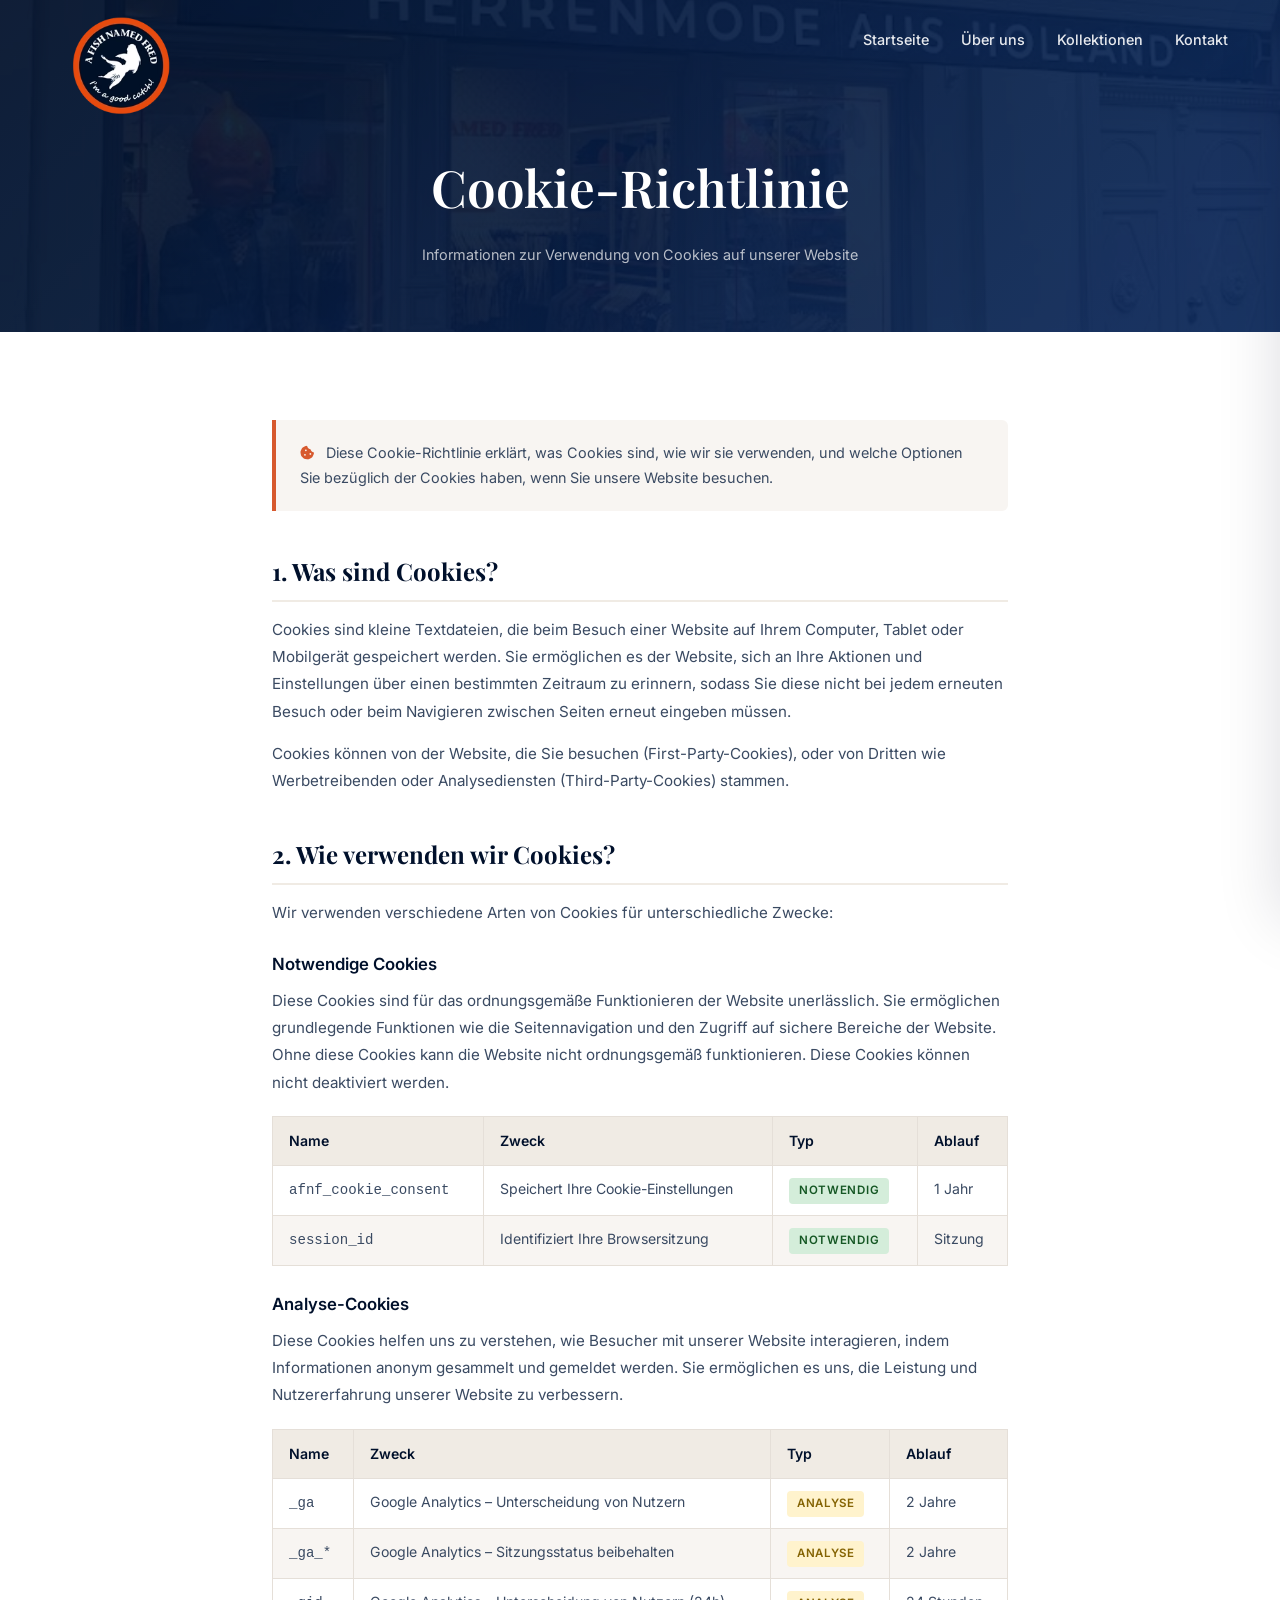
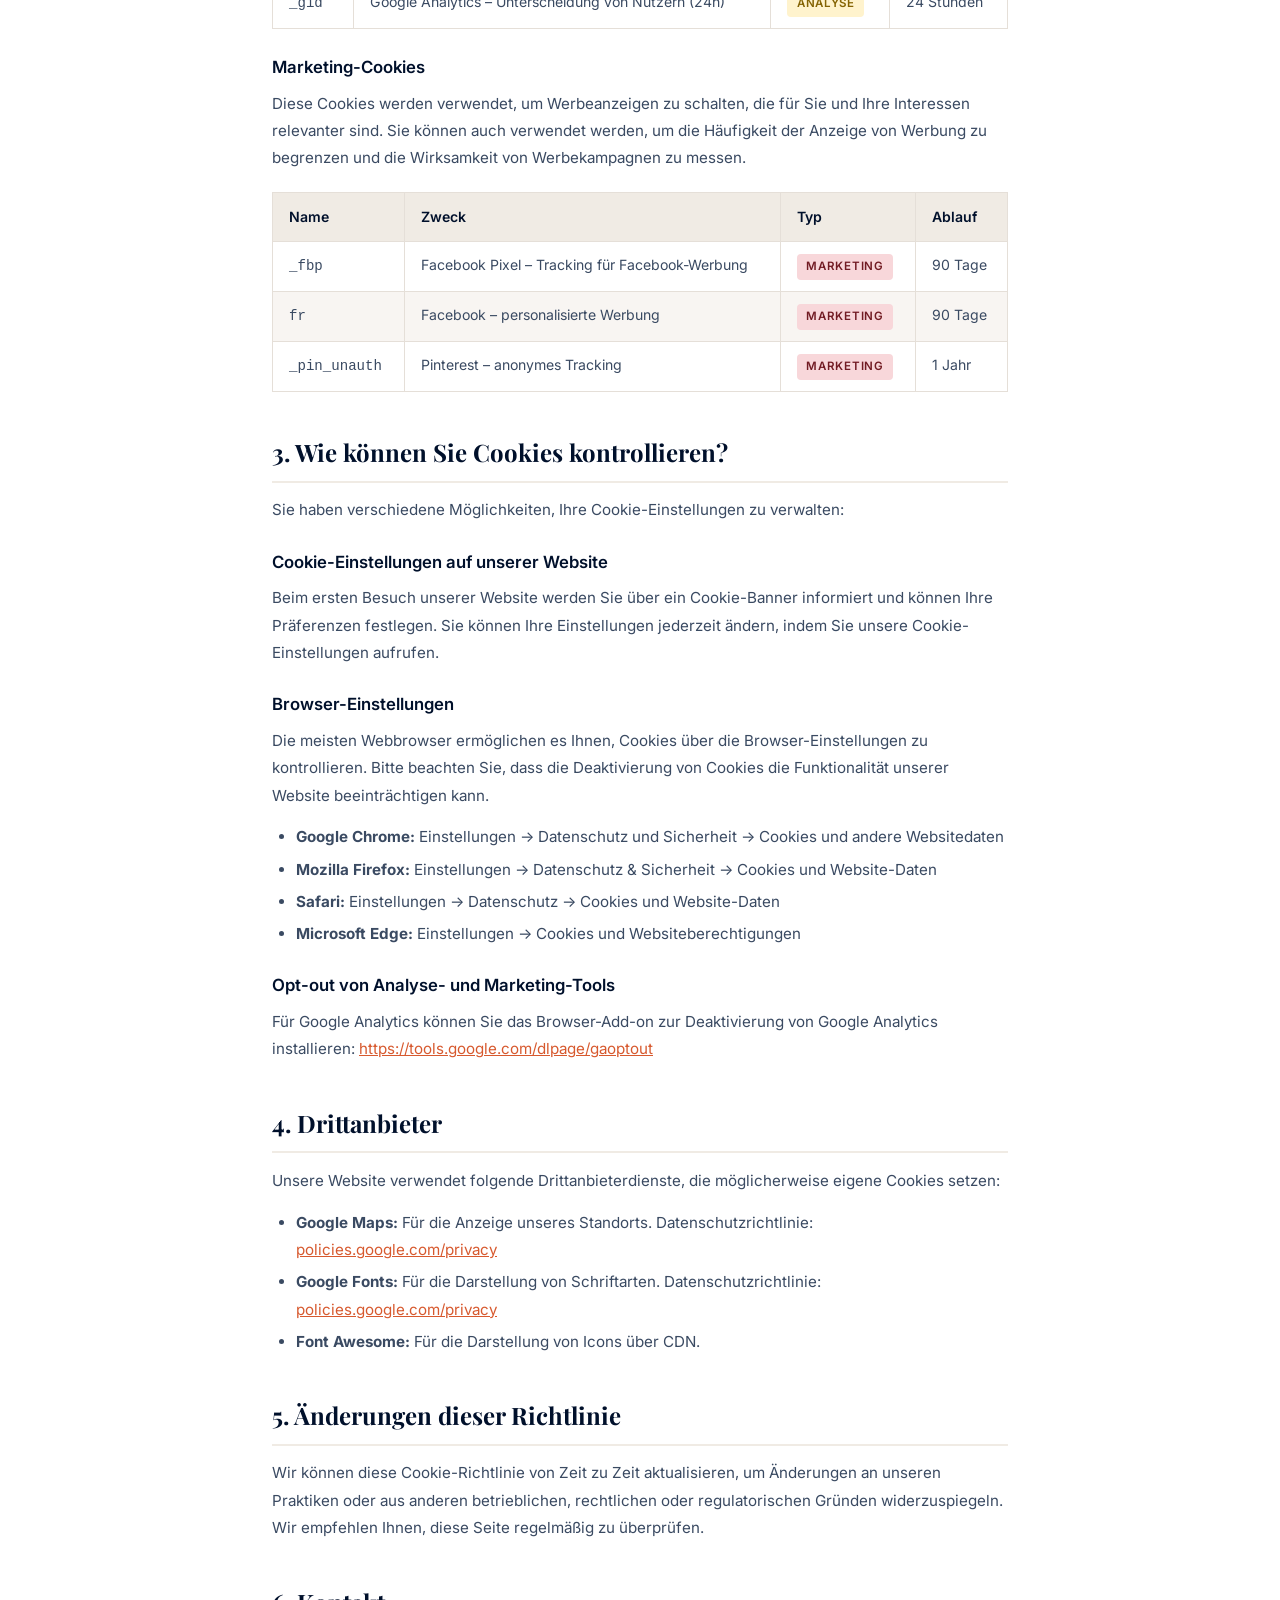
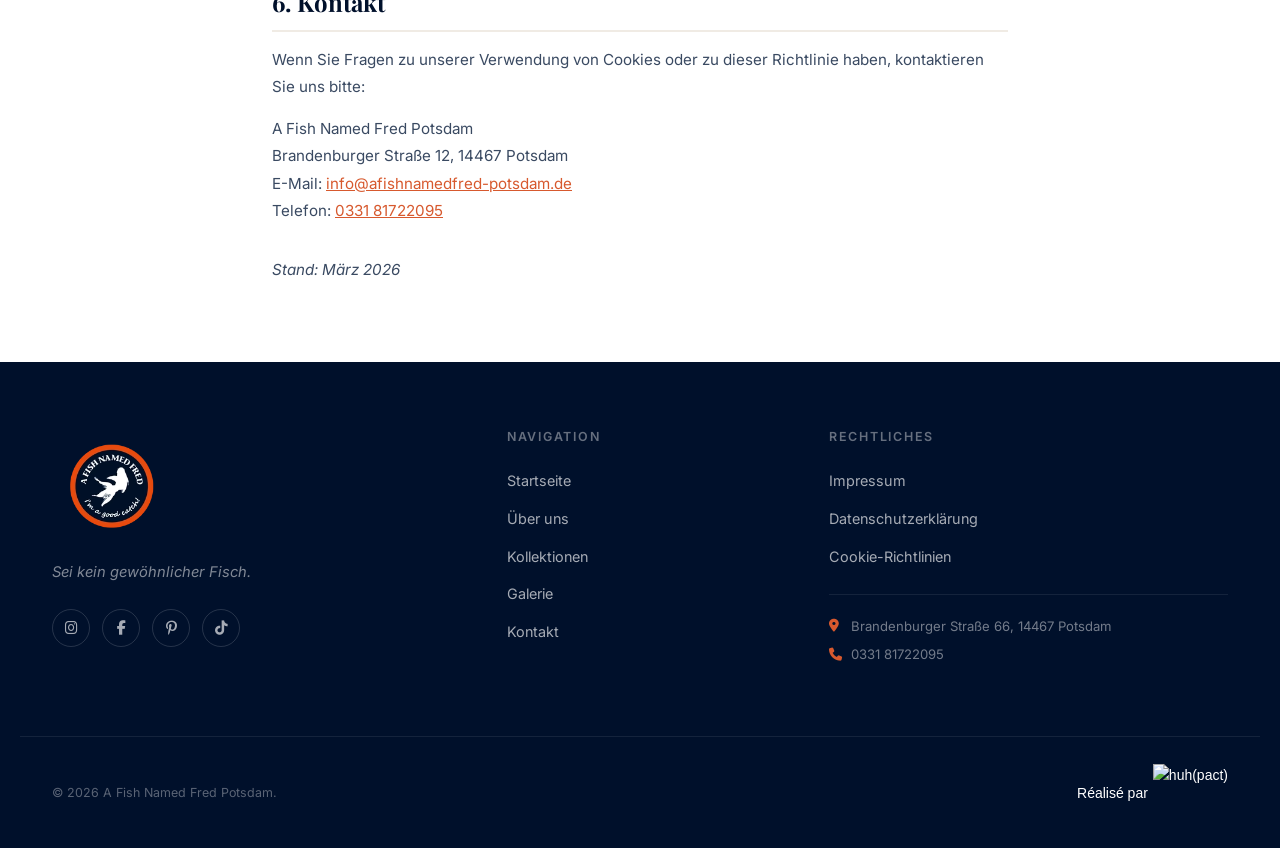
==== cookie-policy.html @ 72924ee8 "added new content" ====
<!DOCTYPE html>
<html lang="de">
<head>
  <meta charset="UTF-8" />
  <meta name="viewport" content="width=device-width, initial-scale=1.0" />
  <title>Cookie-Richtlinien – A Fish Named Fred Potsdam</title>
  <meta name="robots" content="noindex, nofollow" />
	<link rel="icon" type="image/png" href="/images/favicon-96x96.png" sizes="96x96" />
	<link rel="icon" type="image/svg+xml" href="/images/favicon.svg" />
	<link rel="shortcut icon" href="/images/favicon.ico" />
	<link rel="apple-touch-icon" sizes="180x180" href="/images/apple-touch-icon.png" />
	<meta name="apple-mobile-web-app-title" content="A fish named Fred - Potsdam" />
	<link rel="manifest" href="/images/site.webmanifest" />
  <link rel="preconnect" href="https://fonts.googleapis.com" />
  <link rel="preconnect" href="https://fonts.gstatic.com" crossorigin />
  <link href="https://fonts.googleapis.com/css2?family=Playfair+Display:ital,wght@0,400;0,600;0,700;1,400&family=Inter:wght@300;400;500;600&display=swap" rel="stylesheet" />
  <link rel="stylesheet" href="https://cdnjs.cloudflare.com/ajax/libs/font-awesome/6.5.1/css/all.min.css" />
  <link rel="stylesheet" href="/main.css" />

  <style>
    .cookie-table {
      width: 100%;
      border-collapse: collapse;
      margin: 1.25rem 0 1.5rem;
      font-size: .88rem;
    }
    .cookie-table th {
      background: var(--clr-bg-dark);
      color: var(--clr-text);
      font-weight: 600;
      text-align: left;
      padding: .75rem 1rem;
      border: 1px solid var(--clr-border);
    }
    .cookie-table td {
      padding: .7rem 1rem;
      border: 1px solid var(--clr-border);
      color: var(--clr-text-mid);
      vertical-align: top;
    }
    .cookie-table tr:nth-child(even) td { background: var(--clr-bg-alt); }

    .cookie-badge {
      display: inline-block;
      padding: .2rem .6rem;
      border-radius: 4px;
      font-size: .72rem;
      font-weight: 600;
      text-transform: uppercase;
      letter-spacing: .06em;
    }
    .cookie-badge--required  { background: #d4edda; color: #155724; }
    .cookie-badge--analytics { background: #fff3cd; color: #856404; }
    .cookie-badge--marketing { background: #f8d7da; color: #721c24; }
  </style>
</head>
<body>

  <header class="header scrolled" id="header">
    <nav class="nav container">
      <a href="index.html" class="nav__logo">
        <img src="/images/logo_color.avif" alt="A Fish Named Fred" class="nav__logo-img" />
      </a>
      <ul class="nav__list">
        <li><a href="index.html" class="nav__link">Startseite</a></li>
        <li><a href="index.html#about" class="nav__link">Über uns</a></li>
        <li><a href="index.html#collections" class="nav__link">Kollektionen</a></li>
        <li><a href="index.html#contact" class="nav__link">Kontakt</a></li>
      </ul>
      <button class="nav__burger" id="navBurger" aria-label="Menü öffnen">
        <span></span><span></span><span></span>
      </button>
    </nav>
  </header>

  <div class="sidebar" id="sidebar">
    <button class="sidebar__close" id="sidebarClose" aria-label="Menü schließen"><i class="fa-solid fa-xmark"></i></button>
    <div class="sidebar__brand">
      <span class="nav__logo-fish sidebar__fish">&#x2665;</span>
      <span class="sidebar__brand-name">A Fish Named Fred</span>
    </div>
    <ul class="sidebar__list">
      <li><a href="index.html" class="sidebar__link"><i class="fa-solid fa-house"></i><span>Startseite</span></a></li>
      <li><a href="index.html#about" class="sidebar__link"><i class="fa-solid fa-circle-info"></i><span>Über uns</span></a></li>
      <li><a href="index.html#collections" class="sidebar__link"><i class="fa-solid fa-shirt"></i><span>Kollektionen</span></a></li>
      <li><a href="index.html#contact" class="sidebar__link"><i class="fa-solid fa-location-dot"></i><span>Kontakt</span></a></li>
    </ul>
    <div class="sidebar__footer">
      <div class="sidebar__social">
        <a href="#" aria-label="Instagram"><i class="fa-brands fa-instagram"></i></a>
        <a href="#" aria-label="Facebook"><i class="fa-brands fa-facebook-f"></i></a>
      </div>
    </div>
  </div>
  <div class="sidebar__overlay" id="sidebarOverlay"></div>

  <div class="legal-header">
    <div class="container">
      <h1>Cookie-Richtlinie</h1>
      <p>Informationen zur Verwendung von Cookies auf unserer Website</p>
    </div>
  </div>

  <main>
    <div class="legal-content">

      <div class="info-box">
        <p><i class="fa-solid fa-cookie-bite" style="color:var(--clr-accent);margin-right:.5rem;"></i> Diese Cookie-Richtlinie erklärt, was Cookies sind, wie wir sie verwenden, und welche Optionen Sie bezüglich der Cookies haben, wenn Sie unsere Website besuchen.</p>
      </div>

      <h2>1. Was sind Cookies?</h2>
      <p>Cookies sind kleine Textdateien, die beim Besuch einer Website auf Ihrem Computer, Tablet oder Mobilgerät gespeichert werden. Sie ermöglichen es der Website, sich an Ihre Aktionen und Einstellungen über einen bestimmten Zeitraum zu erinnern, sodass Sie diese nicht bei jedem erneuten Besuch oder beim Navigieren zwischen Seiten erneut eingeben müssen.</p>
      <p>Cookies können von der Website, die Sie besuchen (First-Party-Cookies), oder von Dritten wie Werbetreibenden oder Analysediensten (Third-Party-Cookies) stammen.</p>

      <h2>2. Wie verwenden wir Cookies?</h2>
      <p>Wir verwenden verschiedene Arten von Cookies für unterschiedliche Zwecke:</p>

      <h3>Notwendige Cookies</h3>
      <p>Diese Cookies sind für das ordnungsgemäße Funktionieren der Website unerlässlich. Sie ermöglichen grundlegende Funktionen wie die Seitennavigation und den Zugriff auf sichere Bereiche der Website. Ohne diese Cookies kann die Website nicht ordnungsgemäß funktionieren. Diese Cookies können nicht deaktiviert werden.</p>

      <table class="cookie-table">
        <thead>
          <tr>
            <th>Name</th>
            <th>Zweck</th>
            <th>Typ</th>
            <th>Ablauf</th>
          </tr>
        </thead>
        <tbody>
          <tr>
            <td><code>afnf_cookie_consent</code></td>
            <td>Speichert Ihre Cookie-Einstellungen</td>
            <td><span class="cookie-badge cookie-badge--required">Notwendig</span></td>
            <td>1 Jahr</td>
          </tr>
          <tr>
            <td><code>session_id</code></td>
            <td>Identifiziert Ihre Browsersitzung</td>
            <td><span class="cookie-badge cookie-badge--required">Notwendig</span></td>
            <td>Sitzung</td>
          </tr>
        </tbody>
      </table>

      <h3>Analyse-Cookies</h3>
      <p>Diese Cookies helfen uns zu verstehen, wie Besucher mit unserer Website interagieren, indem Informationen anonym gesammelt und gemeldet werden. Sie ermöglichen es uns, die Leistung und Nutzererfahrung unserer Website zu verbessern.</p>

      <table class="cookie-table">
        <thead>
          <tr>
            <th>Name</th>
            <th>Zweck</th>
            <th>Typ</th>
            <th>Ablauf</th>
          </tr>
        </thead>
        <tbody>
          <tr>
            <td><code>_ga</code></td>
            <td>Google Analytics – Unterscheidung von Nutzern</td>
            <td><span class="cookie-badge cookie-badge--analytics">Analyse</span></td>
            <td>2 Jahre</td>
          </tr>
          <tr>
            <td><code>_ga_*</code></td>
            <td>Google Analytics – Sitzungsstatus beibehalten</td>
            <td><span class="cookie-badge cookie-badge--analytics">Analyse</span></td>
            <td>2 Jahre</td>
          </tr>
          <tr>
            <td><code>_gid</code></td>
            <td>Google Analytics – Unterscheidung von Nutzern (24h)</td>
            <td><span class="cookie-badge cookie-badge--analytics">Analyse</span></td>
            <td>24 Stunden</td>
          </tr>
        </tbody>
      </table>

      <h3>Marketing-Cookies</h3>
      <p>Diese Cookies werden verwendet, um Werbeanzeigen zu schalten, die für Sie und Ihre Interessen relevanter sind. Sie können auch verwendet werden, um die Häufigkeit der Anzeige von Werbung zu begrenzen und die Wirksamkeit von Werbekampagnen zu messen.</p>

      <table class="cookie-table">
        <thead>
          <tr>
            <th>Name</th>
            <th>Zweck</th>
            <th>Typ</th>
            <th>Ablauf</th>
          </tr>
        </thead>
        <tbody>
          <tr>
            <td><code>_fbp</code></td>
            <td>Facebook Pixel – Tracking für Facebook-Werbung</td>
            <td><span class="cookie-badge cookie-badge--marketing">Marketing</span></td>
            <td>90 Tage</td>
          </tr>
          <tr>
            <td><code>fr</code></td>
            <td>Facebook – personalisierte Werbung</td>
            <td><span class="cookie-badge cookie-badge--marketing">Marketing</span></td>
            <td>90 Tage</td>
          </tr>
          <tr>
            <td><code>_pin_unauth</code></td>
            <td>Pinterest – anonymes Tracking</td>
            <td><span class="cookie-badge cookie-badge--marketing">Marketing</span></td>
            <td>1 Jahr</td>
          </tr>
        </tbody>
      </table>

      <h2>3. Wie können Sie Cookies kontrollieren?</h2>
      <p>Sie haben verschiedene Möglichkeiten, Ihre Cookie-Einstellungen zu verwalten:</p>

      <h3>Cookie-Einstellungen auf unserer Website</h3>
      <p>Beim ersten Besuch unserer Website werden Sie über ein Cookie-Banner informiert und können Ihre Präferenzen festlegen. Sie können Ihre Einstellungen jederzeit ändern, indem Sie unsere Cookie-Einstellungen aufrufen.</p>

      <h3>Browser-Einstellungen</h3>
      <p>Die meisten Webbrowser ermöglichen es Ihnen, Cookies über die Browser-Einstellungen zu kontrollieren. Bitte beachten Sie, dass die Deaktivierung von Cookies die Funktionalität unserer Website beeinträchtigen kann.</p>
      <ul>
        <li><strong>Google Chrome:</strong> Einstellungen → Datenschutz und Sicherheit → Cookies und andere Websitedaten</li>
        <li><strong>Mozilla Firefox:</strong> Einstellungen → Datenschutz &amp; Sicherheit → Cookies und Website-Daten</li>
        <li><strong>Safari:</strong> Einstellungen → Datenschutz → Cookies und Website-Daten</li>
        <li><strong>Microsoft Edge:</strong> Einstellungen → Cookies und Websiteberechtigungen</li>
      </ul>

      <h3>Opt-out von Analyse- und Marketing-Tools</h3>
      <p>Für Google Analytics können Sie das Browser-Add-on zur Deaktivierung von Google Analytics installieren: <a href="https://tools.google.com/dlpage/gaoptout" target="_blank" rel="noopener noreferrer">https://tools.google.com/dlpage/gaoptout</a></p>

      <h2>4. Drittanbieter</h2>
      <p>Unsere Website verwendet folgende Drittanbieterdienste, die möglicherweise eigene Cookies setzen:</p>
      <ul>
        <li><strong>Google Maps:</strong> Für die Anzeige unseres Standorts. Datenschutzrichtlinie: <a href="https://policies.google.com/privacy" target="_blank" rel="noopener noreferrer">policies.google.com/privacy</a></li>
        <li><strong>Google Fonts:</strong> Für die Darstellung von Schriftarten. Datenschutzrichtlinie: <a href="https://policies.google.com/privacy" target="_blank" rel="noopener noreferrer">policies.google.com/privacy</a></li>
        <li><strong>Font Awesome:</strong> Für die Darstellung von Icons über CDN.</li>
      </ul>

      <h2>5. Änderungen dieser Richtlinie</h2>
      <p>Wir können diese Cookie-Richtlinie von Zeit zu Zeit aktualisieren, um Änderungen an unseren Praktiken oder aus anderen betrieblichen, rechtlichen oder regulatorischen Gründen widerzuspiegeln. Wir empfehlen Ihnen, diese Seite regelmäßig zu überprüfen.</p>

      <h2>6. Kontakt</h2>
      <p>Wenn Sie Fragen zu unserer Verwendung von Cookies oder zu dieser Richtlinie haben, kontaktieren Sie uns bitte:</p>
      <p>
        A Fish Named Fred Potsdam<br />
        Brandenburger Straße 12, 14467 Potsdam<br />
        E-Mail: <a href="mailto:info@afishnamedfred-potsdam.de">info@afishnamedfred-potsdam.de</a><br />
        Telefon: <a href="tel:033181722095">0331 81722095</a>
      </p>

      <p style="margin-top:2rem;"><em>Stand: März 2026</em></p>

    </div>
  </main>

  <footer class="footer">
    <div class="footer__top container">
      <div class="footer__brand">
        <a href="index.html" class="footer__logo">
          <img src="/images/logo_color.avif" alt="A Fish Named Fred" class="footer__logo-img" />
        </a>
        <p class="footer__slogan">Sei kein gewöhnlicher Fisch.</p>
        <div class="footer__social">
          <a href="#" aria-label="Instagram"><i class="fa-brands fa-instagram"></i></a>
          <a href="#" aria-label="Facebook"><i class="fa-brands fa-facebook-f"></i></a>
          <a href="#" aria-label="Pinterest"><i class="fa-brands fa-pinterest-p"></i></a>
          <a href="#" aria-label="TikTok"><i class="fa-brands fa-tiktok"></i></a>
        </div>
      </div>

      <div class="footer__nav">
        <h4 class="footer__heading">Navigation</h4>
        <ul>
          <li><a href="#home">Startseite</a></li>
          <li><a href="#about">Über uns</a></li>
          <li><a href="#collections">Kollektionen</a></li>
          <li><a href="#gallery">Galerie</a></li>
          <li><a href="#contact">Kontakt</a></li>
        </ul>
      </div>

      <div class="footer__legal">
        <h4 class="footer__heading">Rechtliches</h4>
        <ul>
          <li><a href="/imprint.html">Impressum</a></li>
          <li><a href="/privacy.html">Datenschutzerklärung</a></li>
          <li><a href="/cookie-policy.html">Cookie-Richtlinien</a></li>
        </ul>
        <div class="footer__address">
          <p><i class="fa-solid fa-location-dot"></i> Brandenburger Straße 66, 14467 Potsdam</p>
          <p><i class="fa-solid fa-phone"></i>0331 81722095</p>
        </div>
      </div>
    </div>

    <div class="footer__bottom container">
      <p>&copy; 2026 A Fish Named Fred Potsdam.</p>
			 <p class="credit">Réalisé par
                    <a href="https://huhpact.dev?utm_source=afishnamedfred&utm_medium=webbrowser&utm_campaign=afishnamedfred">
                        <img class="img__credit" src="https://huhpact.dev/images/G89WG6majMo4HT1WtrS4AfxE7BZj2yWS.png" alt="huh(pact)">
                    </a>
                </p>
     
    </div>
  </footer>

  <button class="back-to-top" id="backToTop" aria-label="Nach oben scrollen">
    <i class="fa-solid fa-arrow-up"></i>
  </button>


  <script type="module" src="main.js"></script>
</body>
</html>
---- main.css ----
:root {
  --clr-white:      #ffffff;
  --clr-bg:         #ffffff;
  --clr-bg-alt:     #f8f5f2;
  --clr-bg-dark:    #f0ebe4;
  --clr-text:       #00102b;
  --clr-text-mid:   #3a4a62;
  --clr-text-light: #7a8899;
  --clr-btn:        #c4b6a4;
  --clr-btn-hover:  #b0a290;
  --clr-accent:     #D7592E;
  --clr-accent-dk:  #b8451f;
  --clr-border:     #e5dfd8;

  --font-heading: 'Playfair Display', Georgia, serif;
  --font-body:    'Inter', system-ui, sans-serif;

  --shadow-sm:  0 2px 8px rgba(0,16,43,.06);
  --shadow-md:  0 8px 28px rgba(0,16,43,.10);
  --shadow-lg:  0 20px 60px rgba(0,16,43,.14);

  --radius-sm:  6px;
  --radius-md:  12px;
  --radius-lg:  20px;

  --transition: .3s cubic-bezier(.4,0,.2,1);
  --transition-slow: .6s cubic-bezier(.4,0,.2,1);

  --header-h: 80px;
  --container: 1240px;
  --space-xs:  .5rem;
  --space-sm:  1rem;
  --space-md:  2rem;
  --space-lg:  4rem;
  --space-xl:  7rem;
}

*, *::before, *::after { box-sizing: border-box; margin: 0; padding: 0; }

html {
  scroll-behavior: smooth;
  font-size: 16px;
}

::selection {
	background: var(--clr-accent);
	color: var(--clr-white);
}

body {
  font-family: var(--font-body);
  color: var(--clr-text);
  background: var(--clr-bg);
  line-height: 1.7;
  overflow-x: hidden;
  -webkit-font-smoothing: antialiased;
}

img { display: block; max-width: 100%; height: auto; }
a   { text-decoration: none; color: inherit; }
ul  { list-style: none; }
button { cursor: pointer; border: none; background: none; font-family: var(--font-body); }

.container {
  max-width: var(--container);
  margin: 0 auto;
  padding: 0 var(--space-md);
}

.section { padding: var(--space-xl) 0; }
.section--alt { background: var(--clr-bg-alt); }

.section__header {
  text-align: center;
  margin-bottom: var(--space-lg);
}

.section__label {
  display: inline-block;
  font-size: .75rem;
  font-weight: 600;
  letter-spacing: .18em;
  text-transform: uppercase;
  color: var(--clr-accent);
  margin-bottom: var(--space-xs);
}

.section__title {
  font-family: var(--font-heading);
  font-size: clamp(2rem, 4vw, 3rem);
  font-weight: 600;
  color: var(--clr-text);
  line-height: 1.2;
}

.section__line {
  width: 56px;
  height: 3px;
  background: var(--clr-accent);
  margin: 1rem auto 0;
  border-radius: 2px;
}

.section__desc {
  max-width: 580px;
  margin: 1.25rem auto 0;
  color: var(--clr-text-mid);
  font-size: 1.05rem;
}

.btn {
  display: inline-flex;
  align-items: center;
  gap: .5rem;
  padding: .85rem 2rem;
  border-radius: var(--radius-sm);
  font-size: .9rem;
  font-weight: 600;
  letter-spacing: .04em;
  transition: var(--transition);
  white-space: nowrap;
}

.btn--primary {
  background: var(--clr-btn);
  color: var(--clr-text);
  box-shadow: var(--shadow-sm);
}
.btn--primary:hover {
  background: var(--clr-btn-hover);
  box-shadow: var(--shadow-md);
  transform: translateY(-2px);
}

.btn--outline-white {
  border: 2px solid rgba(255,255,255,.8);
  color: var(--clr-white);
  backdrop-filter: blur(4px);
}
.btn--outline-white:hover {
  background: rgba(255,255,255,.15);
  border-color: var(--clr-white);
  transform: translateY(-2px);
}

.btn--white-sm {
  background: var(--clr-white);
  color: var(--clr-text);
  padding: .6rem 1.4rem;
  font-size: .82rem;
  border-radius: var(--radius-sm);
  box-shadow: var(--shadow-md);
}
.btn--white-sm:hover {
  background: var(--clr-bg-alt);
  transform: translateY(-2px);
}

.btn--cookie-accept {
  background: var(--clr-accent);
  color: var(--clr-white);
  padding: .65rem 1.5rem;
  border-radius: var(--radius-sm);
  font-size: .88rem;
}
.btn--cookie-accept:hover { background: var(--clr-accent-dk); }

.btn--cookie-settings {
  border: 1.5px solid var(--clr-border);
  color: var(--clr-text-mid);
  padding: .65rem 1.5rem;
  border-radius: var(--radius-sm);
  font-size: .88rem;
}
.btn--cookie-settings:hover { border-color: var(--clr-accent); color: var(--clr-accent); }

.mt-1 { margin-top: var(--space-md); }

.reveal {
  opacity: 0;
  transform: translateY(40px);
  transition: opacity .7s ease, transform .7s ease;
}
.reveal.reveal--left  { transform: translateX(-40px); }
.reveal.reveal--right { transform: translateX(40px); }
.reveal.is-visible {
  opacity: 1;
  transform: translate(0, 0);
}

.header {
  position: fixed;
  top: 0; left: 0; right: 0;
  z-index: 100;
  height: var(--header-h);
  transition: background var(--transition), box-shadow var(--transition);
}
.header.scrolled {
  background: var(--clr-white);
  box-shadow: var(--shadow-sm);
}

.nav {
  display: flex;
  align-items: center;
  justify-content: space-between;
  height: 100%;
}

.nav__logo {
  display: flex;
  align-items: center;
  transition: opacity var(--transition);
}
.nav__logo:hover { opacity: .8; }

.nav__logo-img {
  height: 139px;
	transform: translateY(25px);
  width: auto;
  object-fit: contain;
  transition: height .3s ease;
  border-radius: 4px;
}
.header.scrolled .nav__logo-img {
  height: 110px;
}

.nav__list {
  display: flex;
  align-items: center;
  gap: 2rem;
}

.nav__link {
  font-size: .9rem;
  font-weight: 500;
  color: rgba(255,255,255,.9);
  position: relative;
  padding-bottom: .2rem;
  transition: color var(--transition);
}
.header.scrolled .nav__link { color: var(--clr-text-mid); }

.nav__link::after {
  content: '';
  position: absolute;
  bottom: -2px; left: 0;
  width: 0; height: 2px;
  background: var(--clr-accent);
  border-radius: 2px;
  transition: width var(--transition);
}
.nav__link:hover::after,
.nav__link.active::after { width: 100%; }

.nav__link:hover { color: var(--clr-white); }
.header.scrolled .nav__link:hover { color: var(--clr-accent); }

.nav__burger {
  display: none;
  flex-direction: column;
  gap: 5px;
  padding: 4px;
}
.nav__burger span {
  display: block;
  width: 24px; height: 2px;
  background: var(--clr-white);
  border-radius: 2px;
  transition: var(--transition);
}
.header.scrolled .nav__burger span { background: var(--clr-text); }

.sidebar {
  position: fixed;
  top: 0; right: 0;
  width: min(320px, 85vw);
  height: 100%;
  background: var(--clr-white);
  z-index: 200;
  transform: translateX(100%);
  transition: transform var(--transition-slow);
  display: flex;
  flex-direction: column;
  padding: 2rem 1.75rem;
  box-shadow: var(--shadow-lg);
}
.sidebar.is-open { transform: translateX(0); }

.sidebar__overlay {
  position: fixed;
  inset: 0;
  background: rgba(0,16,43,.45);
  z-index: 190;
  opacity: 0;
  pointer-events: none;
  transition: opacity var(--transition-slow);
}
.sidebar__overlay.is-active { opacity: 1; pointer-events: auto; }

.sidebar__close {
  align-self: flex-end;
  font-size: 1.4rem;
  color: var(--clr-text-mid);
  padding: .25rem;
  margin-bottom: 1.5rem;
  transition: color var(--transition);
}
.sidebar__close:hover { color: var(--clr-accent); }

.sidebar__brand {
  display: flex;
  align-items: center;
  gap: .6rem;
  margin-bottom: 2rem;
  padding-bottom: 1.5rem;
  border-bottom: 1px solid var(--clr-border);
}
.sidebar__fish { font-size: 1.4rem; color: var(--clr-accent); }
.sidebar__brand-name {
  font-family: var(--font-heading);
  font-size: 1.05rem;
  font-weight: 600;
  color: var(--clr-text);
}

.sidebar__list { flex: 1; }
.sidebar__list li { border-bottom: 1px solid var(--clr-border); }

.sidebar__link {
  display: flex;
  align-items: center;
  gap: .85rem;
  padding: .9rem 0;
  font-size: .95rem;
  font-weight: 500;
  color: var(--clr-text-mid);
  transition: color var(--transition);
}
.sidebar__link i { width: 18px; color: var(--clr-accent); font-size: .9rem; }
.sidebar__link:hover { color: var(--clr-accent); }

.sidebar__footer {
  margin-top: 2rem;
  padding-top: 1.5rem;
  border-top: 1px solid var(--clr-border);
}

.sidebar__social {
  display: flex;
  gap: 1rem;
  margin-bottom: .75rem;
}
.sidebar__social a {
  width: 36px; height: 36px;
  display: flex; align-items: center; justify-content: center;
  border-radius: 50%;
  border: 1.5px solid var(--clr-border);
  color: var(--clr-text-mid);
  font-size: .9rem;
  transition: var(--transition);
}
.sidebar__social a:hover { border-color: var(--clr-accent); color: var(--clr-accent); }

.sidebar__copy { font-size: .75rem; color: var(--clr-text-light); }

.hero {
  position: relative;
  height: 100vh;
  min-height: 640px;
  display: flex;
  align-items: center;
  overflow: hidden;
}

.hero__carousel {
  position: absolute;
  inset: 0;
}

.hero__slide {
  position: absolute;
  inset: 0;
  background-size: cover;
  background-position: center 20%;
  opacity: 0;
  transform: scale(1.05);
  transition: opacity 1.4s ease, transform 10s ease;
}
.hero__slide.active {
  opacity: 1;
  transform: scale(1);
}

.hero__overlay {
	position: absolute;
	inset: 0;
	background: rgba(0, 0, 0, 0.6);
}

.hero__ghost {
  position: absolute;
  right: -2vw;
  top: 50%;
  transform: translateY(-50%);
  z-index: 1;
  font-family: var(--font-heading);
  font-size: clamp(14rem, 22vw, 28rem);
  font-weight: 700;
  line-height: 1;
  color: rgba(255,255,255,.04);
  letter-spacing: -.02em;
  pointer-events: none;
  user-select: none;
  white-space: nowrap;
}

.hero__side-label {
  position: absolute;
  right: 2.5rem;
  top: 50%;
  transform: translateY(-50%) rotate(90deg);
  transform-origin: center center;
  z-index: 3;
  display: flex;
  align-items: center;
  gap: 1rem;
  color: rgba(255,255,255,.35);
  font-size: .68rem;
  font-weight: 500;
  letter-spacing: .18em;
  text-transform: uppercase;
  white-space: nowrap;
  opacity: 0;
  animation: fadeIn 1s 1.2s forwards;
}
.hero__side-dot {
  display: inline-block;
  width: 4px; height: 4px;
  border-radius: 50%;
  background: var(--clr-accent);
  flex-shrink: 0;
}

.hero__content {
  position: relative;
  z-index: 2;
  color: var(--clr-white);
  max-width: 760px;
  padding-top: 4rem;
}

.hero__eyebrow {
  display: flex;
  align-items: center;
  gap: 1rem;
  margin-bottom: 1.5rem;
  opacity: 0;
  animation: fadeUp .7s .3s forwards;
}
.hero__eyebrow-line {
  display: block;
  width: 48px; height: 1.5px;
  background: var(--clr-accent);
  flex-shrink: 0;
}
.hero__eyebrow-text {
  font-size: .72rem;
  font-weight: 600;
  letter-spacing: .22em;
  text-transform: uppercase;
  color: var(--clr-btn);
}

.hero__title {
  font-family: var(--font-heading);
  font-size: clamp(3.4rem, 7.5vw, 7rem);
  font-weight: 700;
  line-height: 1.03;
  margin-bottom: 1.6rem;
  opacity: 0;
  animation: fadeUp .8s .5s forwards;
}
.hero__title em {
  font-style: italic;
  font-weight: 400;
  color: rgba(255,255,255,.88);
}

.hero__subtitle {
  display: flex;
  align-items: center;
  gap: .75rem;
  font-size: 1rem;
  font-weight: 300;
  color: rgba(255,255,255,.65);
  letter-spacing: .06em;
  text-transform: uppercase;
  margin-bottom: 2.8rem;
  opacity: 0;
  animation: fadeUp .8s .68s forwards;
}
.hero__subtitle::before {
  content: '';
  display: inline-block;
  width: 6px; height: 6px;
  border-radius: 50%;
  background: var(--clr-accent);
  flex-shrink: 0;
}

.hero__buttons {
  display: flex;
  flex-wrap: wrap;
  gap: 1rem;
  opacity: 0;
  animation: fadeUp .8s .86s forwards;
}

.btn--ghost-accent {
  background: var(--clr-accent);
  color: var(--clr-white);
  border: 2px solid var(--clr-accent);
}
.btn--ghost-accent:hover {
  background: transparent;
  color: var(--clr-white);
  transform: translateY(-2px);
}

.hero__bottom-bar {
  position: absolute;
  bottom: 0; left: 0; right: 0;
  z-index: 3;
  display: flex;
  align-items: center;
  justify-content: space-between;
  padding: 1.1rem 3rem;
  background: rgba(0,16,43,.55);
  backdrop-filter: blur(10px);
  border-top: 1px solid rgba(255,255,255,.08);
}

.hero__bottom-info {
  display: flex;
  align-items: center;
  gap: .65rem;
  font-size: .78rem;
  color: rgba(255,255,255,.6);
  letter-spacing: .04em;
}
.hero__bottom-info i { color: var(--clr-accent); font-size: .8rem; }
.hero__bottom-sep { opacity: .4; margin: 0 .15rem; }

.hero__counter {
  display: flex;
  align-items: center;
  gap: .85rem;
}
.hero__counter-current {
  font-family: var(--font-heading);
  font-size: 1.25rem;
  font-weight: 600;
  color: var(--clr-white);
  line-height: 1;
  min-width: 1.8rem;
}
.hero__counter-track {
  width: 80px; height: 1.5px;
  background: rgba(255,255,255,.2);
  border-radius: 2px;
  overflow: hidden;
}
.hero__counter-fill {
  height: 100%;
  background: var(--clr-accent);
  border-radius: 2px;
  transition: width .6s ease;
  width: 25%;
}
.hero__counter-total {
  font-size: .72rem;
  color: rgba(255,255,255,.4);
  font-weight: 500;
}

.hero__scroll-indicator {
  position: absolute;
  bottom: 5.5rem;
  left: 3rem;
  z-index: 2;
  width: 1.5px;
  height: 56px;
  overflow: hidden;
  background: rgba(255,255,255,.15);
  border-radius: 2px;
}
.hero__scroll-line {
  position: absolute;
  top: -100%;
  left: 0;
  width: 100%; height: 50%;
  background: var(--clr-accent);
  animation: scrollLine 2.2s ease-in-out infinite;
}

.hero__dots { display: none; }

@keyframes fadeUp {
  from { opacity: 0; transform: translateY(28px); }
  to   { opacity: 1; transform: translateY(0); }
}
@keyframes fadeIn {
  from { opacity: 0; }
  to   { opacity: 1; }
}
@keyframes scrollLine {
  0%   { top: -100%; }
  50%  { top: 0%; }
  100% { top: 100%; }
}

@media (max-width: 992px) {
  .hero__side-label { display: none; }
  .hero__ghost { font-size: clamp(10rem, 30vw, 18rem); opacity: .03; right: -4vw; }
  .hero__bottom-bar { padding: .9rem 1.5rem; }
  .hero__scroll-indicator { left: 1.5rem; }
}
@media (max-width: 768px) {
  .hero__ghost { display: none; }
  .hero__bottom-info .hero__bottom-sep,
  .hero__bottom-info i:last-of-type,
  .hero__bottom-info span:last-child { display: none; }
  .hero__bottom-bar { padding: .8rem 1.25rem; }
  .hero__content { padding-top: 2rem; }
  .hero__scroll-indicator { display: none; }
}
@media (max-width: 480px) {
  .hero__bottom-bar { flex-direction: column; gap: .6rem; align-items: flex-start; }
  .hero__title { font-size: clamp(2.8rem, 12vw, 4rem); }
}

.about__grid {
  display: grid;
  grid-template-columns: 1fr 1fr;
  gap: 5rem;
  align-items: center;
  margin-bottom: var(--space-xl);
}

.about__lead {
  font-family: var(--font-heading);
  font-size: 1.45rem;
  font-style: italic;
  color: var(--clr-accent);
  margin-bottom: 1.25rem;
}

.about__text p {
  color: var(--clr-text-mid);
  margin-bottom: 1rem;
  line-height: 1.8;
}

.about__images {
  position: relative;
  min-height: 480px;
}

.about__img-main {
  position: relative;
  width: 75%;
  margin-left: auto;
  border-radius: var(--radius-lg);
  overflow: hidden;
  box-shadow: var(--shadow-lg);
  aspect-ratio: 3/4;
}
.about__img-main img {
  width: 100%; height: 100%;
  object-fit: cover;
  transition: transform .7s ease;
}
.about__img-main:hover img { transform: scale(1.04); }

.about__img-accent {
  position: absolute;
  bottom: -2rem;
  left: 0;
  width: 50%;
  border-radius: var(--radius-md);
  overflow: hidden;
  box-shadow: var(--shadow-lg);
  aspect-ratio: 4/5;
  border: 5px solid var(--clr-white);
}
.about__img-accent img {
  width: 100%; height: 100%;
  object-fit: cover;
  transition: transform .7s ease;
}
.about__img-accent:hover img { transform: scale(1.04); }

.about__badge {
  position: absolute;
  bottom: 1rem;
  right: -1.5rem;
  background: var(--clr-accent);
  color: var(--clr-white);
  padding: .8rem 1rem;
  border-radius: var(--radius-md);
  text-align: center;
  box-shadow: var(--shadow-md);
  min-width: 80px;
}
.about__badge-year { display: block; font-size: .7rem; letter-spacing: .1em; text-transform: uppercase; opacity: .85; }
.about__badge-num  { display: block; font-family: var(--font-heading); font-size: 1.8rem; font-weight: 700; line-height: 1.1; }
.about__badge-text { display: block; font-size: .68rem; opacity: .85; }

.about__values {
  display: grid;
  grid-template-columns: repeat(4, 1fr);
  gap: 1.5rem;
}

.about__value {
  background: var(--clr-bg-alt);
  padding: 2rem 1.5rem;
  border-radius: var(--radius-md);
  text-align: center;
  border: 1px solid var(--clr-border);
  transition: var(--transition);
}
.about__value:hover {
  transform: translateY(-6px);
  box-shadow: var(--shadow-md);
  border-color: var(--clr-btn);
}

.about__value-icon {
  width: 52px; height: 52px;
  background: linear-gradient(135deg, var(--clr-accent), #e8733f);
  border-radius: 50%;
  display: flex; align-items: center; justify-content: center;
  margin: 0 auto 1rem;
  font-size: 1.2rem;
  color: var(--clr-white);
  transition: transform var(--transition);
}
.about__value:hover .about__value-icon { transform: scale(1.1) rotate(-5deg); }

.about__value h3 {
  font-family: var(--font-heading);
  font-size: 1.05rem;
  margin-bottom: .5rem;
  color: var(--clr-text);
}
.about__value p { font-size: .88rem; color: var(--clr-text-mid); line-height: 1.6; }

.collections__swiper {
  width: 100%;
  padding: 1rem 2rem 3.5rem !important;
  cursor: grab;
}
.collections__swiper:active { cursor: grabbing; }

.collection__card {
  background: var(--clr-white);
  border-radius: var(--radius-md);
  overflow: hidden;
  box-shadow: var(--shadow-sm);
  transition: box-shadow var(--transition), transform var(--transition);
  user-select: none;
  width: 320px !important;
}
.collection__card:hover {
  box-shadow: var(--shadow-md);
  transform: translateY(-6px);
}

.collection__img-wrap {
  position: relative;
  aspect-ratio: 3/4;
  overflow: hidden;
}
.collection__img-wrap img {
  width: 100%; height: 100%;
  object-fit: cover;
  transition: transform .6s ease;
}
.collection__card:hover .collection__img-wrap img { transform: scale(1.06); }

.collection__img-overlay {
  position: absolute;
  inset: 0;
  background: rgba(0,16,43,.5);
  display: flex;
  align-items: center;
  justify-content: center;
  opacity: 0;
  transition: opacity var(--transition);
}
.collection__card:hover .collection__img-overlay { opacity: 1; }

.collection__info { padding: 1.4rem 1.5rem 1.6rem; }

.collection__tag {
  display: inline-block;
  font-size: .7rem;
  font-weight: 600;
  letter-spacing: .12em;
  text-transform: uppercase;
  color: var(--clr-accent);
  margin-bottom: .5rem;
}

.collection__title {
  font-family: var(--font-heading);
  font-size: 1.2rem;
  font-weight: 600;
  color: var(--clr-text);
  margin-bottom: .5rem;
}

.collection__desc { font-size: .86rem; color: var(--clr-text-mid); line-height: 1.65; }

.collections__next,
.collections__prev {
  color: var(--clr-text) !important;
  background: var(--clr-white);
  width: 44px !important; height: 44px !important;
  border-radius: 50% !important;
  box-shadow: var(--shadow-md) !important;
  transition: var(--transition) !important;
}
.collections__next::after,
.collections__prev::after { font-size: .85rem !important; font-weight: 700 !important; }
.collections__next:hover, .collections__prev:hover {
  background: var(--clr-accent) !important;
  color: var(--clr-white) !important;
}

.collections__pagination .swiper-pagination-bullet {
  background: var(--clr-btn) !important;
  opacity: .5 !important;
}
.collections__pagination .swiper-pagination-bullet-active {
  background: var(--clr-accent) !important;
  opacity: 1 !important;
  transform: scale(1.3);
}

.collections__hint {
  display: flex;
  align-items: center;
  justify-content: center;
  gap: .5rem;
  margin-top: .5rem;
  font-size: .8rem;
  color: var(--clr-text-light);
}
.collections__hint i { color: var(--clr-accent); }

.gallery__grid {
  display: grid;
  grid-template-columns: repeat(4, 1fr);
  grid-template-rows: 260px 260px;
  gap: 1rem;
}

.gallery__item {
  position: relative;
  border-radius: var(--radius-md);
  overflow: hidden;
  cursor: pointer;
}
.gallery__item img {
  width: 100%; height: 100%;
  object-fit: cover;
  transition: transform .6s ease;
}
.gallery__item:hover img { transform: scale(1.08); }

.gallery__item--lg { grid-column: span 2; grid-row: span 2; }
.gallery__item--md { grid-column: span 2; }

.gallery__overlay {
  position: absolute;
  inset: 0;
  background: rgba(0,16,43,.45);
  display: flex;
  align-items: center;
  justify-content: center;
  font-size: 1.5rem;
  color: var(--clr-white);
  opacity: 0;
  transition: opacity var(--transition);
}
.gallery__item:hover .gallery__overlay { opacity: 1; }

.lightbox {
  position: fixed;
  inset: 0;
  z-index: 1000;
  background: rgba(0,16,43,.96);
  display: flex;
  align-items: center;
  justify-content: center;
  opacity: 0;
  pointer-events: none;
  transition: opacity var(--transition);
}
.lightbox.is-open { opacity: 1; pointer-events: auto; }

.lightbox__content {
  max-width: 90vw;
  max-height: 85vh;
}
.lightbox__content img {
  max-width: 90vw;
  max-height: 85vh;
  object-fit: contain;
  border-radius: var(--radius-sm);
}

.lightbox__close,
.lightbox__prev,
.lightbox__next {
  position: absolute;
  color: var(--clr-white);
  font-size: 1.4rem;
  width: 48px; height: 48px;
  border-radius: 50%;
  display: flex; align-items: center; justify-content: center;
  transition: var(--transition);
  background: rgba(255,255,255,.12);
}
.lightbox__close { top: 1.5rem; right: 1.5rem; font-size: 1.5rem; }
.lightbox__prev  { left: 2rem; }
.lightbox__next  { right: 2rem; }
.lightbox__close:hover, .lightbox__prev:hover, .lightbox__next:hover {
  background: rgba(255,255,255,.25);
  transform: scale(1.1);
}

.lightbox__counter {
  position: absolute;
  bottom: 1.5rem;
  left: 50%;
  transform: translateX(-50%);
  color: rgba(255,255,255,.6);
  font-size: .82rem;
}

.contact__grid {
  display: grid;
  grid-template-columns: 1fr 1.4fr;
  gap: 3rem;
  align-items: start;
}

.contact__card {
  display: flex;
  align-items: flex-start;
  gap: 1.1rem;
  padding: 1.3rem;
  background: var(--clr-white);
  border-radius: var(--radius-md);
  border: 1px solid var(--clr-border);
  margin-bottom: 1rem;
  transition: var(--transition);
}
.contact__card:hover {
  box-shadow: var(--shadow-sm);
  border-color: var(--clr-btn);
}

.contact__icon {
  width: 42px; height: 42px; flex-shrink: 0;
  background: linear-gradient(135deg, var(--clr-accent), #e8733f);
  border-radius: 50%;
  display: flex; align-items: center; justify-content: center;
  color: var(--clr-white);
  font-size: .95rem;
}

.contact__detail h4 {
  font-size: .78rem;
  font-weight: 600;
  letter-spacing: .1em;
  text-transform: uppercase;
  color: var(--clr-text-light);
  margin-bottom: .3rem;
}
.contact__detail p { font-size: .95rem; color: var(--clr-text-mid); line-height: 1.7; }

.contact__link {
  color: var(--clr-text);
  font-size: .95rem;
  font-weight: 500;
  transition: color var(--transition);
}
.contact__link:hover { color: var(--clr-accent); }

.contact__hours {
  border-collapse: collapse;
  font-size: .88rem;
}
.contact__hours td { padding: .2rem 1.2rem .2rem 0; color: var(--clr-text-mid); }
.contact__hours .closed { color: var(--clr-text-light); font-style: italic; }

.contact__social-row {
  display: flex;
  align-items: center;
  gap: 1rem;
  padding: 1rem 0 .5rem;
  font-size: .88rem;
  color: var(--clr-text-mid);
}
.contact__social-links { display: flex; gap: .6rem; }
.contact__social-links a {
  width: 36px; height: 36px;
  display: flex; align-items: center; justify-content: center;
  border-radius: 50%;
  border: 1.5px solid var(--clr-border);
  color: var(--clr-text-mid);
  font-size: .9rem;
  transition: var(--transition);
}
.contact__social-links a:hover { border-color: var(--clr-accent); color: var(--clr-accent); }

.contact__map {
  border-radius: var(--radius-lg);
  overflow: hidden;
  box-shadow: var(--shadow-md);
  border: 1px solid var(--clr-border);
  height: 480px;
}

.footer {
  background: var(--clr-text);
  color: rgba(255,255,255,.75);
}

.footer__top {
  display: grid;
  grid-template-columns: 1.5fr 1fr 1.5fr;
  gap: 3.5rem;
  padding-top: var(--space-lg);
  padding-bottom: var(--space-lg);
  border-bottom: 1px solid rgba(255,255,255,.08);
}

.footer__logo {
  display: flex;
  align-items: center;
  gap: .6rem;
  font-family: var(--font-heading);
  font-size: 1.1rem;
  font-weight: 600;
  color: var(--clr-white);
  margin-bottom: .85rem;
  transition: opacity var(--transition);
}
.footer__logo:hover { opacity: .8; }

.footer__logo-img {
  height: 120px;
  width: auto;
  object-fit: contain;
  border-radius: 4px;
}

.sidebar__logo-img {
  height: 44px;
  width: auto;
  object-fit: contain;
  border-radius: 4px;
}

.footer__slogan {
  font-style: italic;
  color: rgba(255,255,255,.5);
  margin-bottom: 1.5rem;
  font-size: .92rem;
}

.footer__social {
  display: flex;
  gap: .75rem;
}
.footer__social a {
  width: 38px; height: 38px;
  display: flex; align-items: center; justify-content: center;
  border-radius: 50%;
  border: 1.5px solid rgba(255,255,255,.15);
  color: rgba(255,255,255,.65);
  font-size: .9rem;
  transition: var(--transition);
}
.footer__social a:hover {
  border-color: var(--clr-accent);
  color: var(--clr-white);
  background: var(--clr-accent);
}

.credit {
    font-family: sans-serif;
    font-size: 14px;
    color: white;
    display: flex;
    align-items: center;
    justify-content: center;
    margin-top: 0.2rem;
}

.credit a {
    display: flex;
    align-items: center;
}

.img__credit {
    height: 60px;
    margin-left: 5px;
    transition: 0.3s ease-in-out;
}

.img__credit:hover {
    transform: scale(1.1);
}

.footer__heading {
  font-size: .78rem;
  font-weight: 600;
  letter-spacing: .14em;
  text-transform: uppercase;
  color: rgba(255,255,255,.4);
  margin-bottom: 1.25rem;
}

.footer__nav ul li,
.footer__legal ul li { margin-bottom: .65rem; }

.footer__nav ul a,
.footer__legal ul a {
  font-size: .9rem;
  color: rgba(255,255,255,.65);
  transition: color var(--transition);
}
.footer__nav ul a:hover,
.footer__legal ul a:hover { color: var(--clr-white); }

.footer__address {
  margin-top: 1.5rem;
  padding-top: 1.25rem;
  border-top: 1px solid rgba(255,255,255,.08);
}
.footer__address p {
  font-size: .82rem;
  color: rgba(255,255,255,.45);
  display: flex;
  align-items: center;
  gap: .5rem;
  margin-bottom: .4rem;
}
.footer__address i { color: var(--clr-accent); width: 14px; }

.footer__bottom {
  display: flex;
  justify-content: space-between;
  align-items: center;
  flex-wrap: wrap;
  gap: .5rem;
  padding-top: 1.5rem;
  padding-bottom: 1.5rem;
  font-size: .78rem;
  color: rgba(255,255,255,.35);
}

.back-to-top {
  position: fixed;
  bottom: 2rem;
  right: 2rem;
  z-index: 90;
  width: 46px; height: 46px;
  background: var(--clr-accent);
  color: var(--clr-white);
  border-radius: 50%;
  display: flex; align-items: center; justify-content: center;
  font-size: 1rem;
  box-shadow: var(--shadow-md);
  opacity: 0;
  pointer-events: none;
  transform: translateY(12px);
  transition: opacity var(--transition), transform var(--transition);
}
.back-to-top.is-visible {
  opacity: 1;
  pointer-events: auto;
  transform: translateY(0);
}
.back-to-top:hover {
  background: var(--clr-accent-dk);
  transform: translateY(-3px);
  box-shadow: var(--shadow-lg);
}

.cookie-banner {
  position: fixed;
  bottom: 2rem;
  right: 2rem;
  z-index: 300;
  max-width: 420px;
  background: var(--clr-white);
  border: 1px solid var(--clr-border);
  border-radius: var(--radius-lg);
  box-shadow: var(--shadow-lg);
  padding: 1.5rem;
  opacity: 0;
  pointer-events: none;
  transform: translateY(20px);
  transition: opacity .5s ease, transform .5s ease;
}
.cookie-banner.is-visible {
  opacity: 1;
  pointer-events: auto;
  transform: translateY(0);
}

.cookie-banner__inner { display: flex; flex-direction: column; gap: 1rem; }

.cookie-banner__text {
  display: flex;
  gap: .9rem;
  align-items: flex-start;
  font-size: .88rem;
}
.cookie-banner__text > i {
  font-size: 1.6rem;
  color: var(--clr-accent);
  flex-shrink: 0;
  margin-top: .1rem;
}
.cookie-banner__text strong {
  display: block;
  font-size: .92rem;
  margin-bottom: .25rem;
  color: var(--clr-text);
}
.cookie-banner__text p { color: var(--clr-text-mid); line-height: 1.5; margin: 0; }
.cookie-banner__text a { color: var(--clr-accent); text-decoration: underline; }

.cookie-banner__actions {
  display: flex;
  gap: .75rem;
  justify-content: flex-end;
}

.cookie-modal__overlay {
  position: fixed;
  inset: 0;
  background: rgba(0,16,43,.55);
  z-index: 400;
  opacity: 0;
  pointer-events: none;
  transition: opacity var(--transition);
}
.cookie-modal__overlay.is-active { opacity: 1; pointer-events: auto; }

.cookie-modal {
  position: fixed;
  top: 50%;
  left: 50%;
  transform: translate(-50%, -40%);
  z-index: 500;
  background: var(--clr-white);
  border-radius: var(--radius-lg);
  box-shadow: var(--shadow-lg);
  padding: 2.5rem;
  width: min(520px, 92vw);
  opacity: 0;
  pointer-events: none;
  transition: opacity .4s ease, transform .4s ease;
}
.cookie-modal.is-open {
  opacity: 1;
  pointer-events: auto;
  transform: translate(-50%, -50%);
}

.cookie-modal__close {
  position: absolute;
  top: 1.2rem; right: 1.2rem;
  font-size: 1.2rem;
  color: var(--clr-text-mid);
  padding: .3rem;
  transition: color var(--transition);
}
.cookie-modal__close:hover { color: var(--clr-accent); }

.cookie-modal h3 {
  font-family: var(--font-heading);
  font-size: 1.4rem;
  margin-bottom: .5rem;
  color: var(--clr-text);
}
.cookie-modal > p {
  font-size: .88rem;
  color: var(--clr-text-mid);
  margin-bottom: 1.75rem;
}

.cookie-modal__options { display: flex; flex-direction: column; gap: .85rem; margin-bottom: 1.75rem; }

.cookie-option {
  display: flex;
  align-items: center;
  justify-content: space-between;
  gap: 1rem;
  padding: 1rem 1.1rem;
  background: var(--clr-bg-alt);
  border-radius: var(--radius-sm);
  border: 1px solid var(--clr-border);
}
.cookie-option__info h4 {
  font-size: .88rem;
  font-weight: 600;
  color: var(--clr-text);
  margin-bottom: .2rem;
}
.cookie-option__info p { font-size: .8rem; color: var(--clr-text-mid); }

.toggle {
  position: relative;
  display: inline-block;
  width: 44px; height: 24px;
  flex-shrink: 0;
  cursor: pointer;
}
.toggle input { opacity: 0; width: 0; height: 0; }
.toggle__slider {
  position: absolute;
  inset: 0;
  background: var(--clr-border);
  border-radius: 24px;
  transition: var(--transition);
}
.toggle__slider::before {
  content: '';
  position: absolute;
  height: 18px; width: 18px;
  left: 3px; bottom: 3px;
  background: var(--clr-white);
  border-radius: 50%;
  transition: var(--transition);
  box-shadow: 0 1px 4px rgba(0,0,0,.2);
}
.toggle input:checked + .toggle__slider { background: var(--clr-accent); }
.toggle input:checked + .toggle__slider::before { transform: translateX(20px); }
.toggle--disabled { cursor: not-allowed; opacity: .6; }

.cookie-modal__footer {
  display: flex;
  gap: .75rem;
  justify-content: flex-end;
  padding-top: 1rem;
  border-top: 1px solid var(--clr-border);
}

.legal-page { padding-top: calc(var(--header-h) + var(--space-lg)); padding-bottom: var(--space-xl); }

.legal-header {
  background: linear-gradient(135deg, var(--clr-text) 0%, #0d2b5e 100%);
  color: var(--clr-white);
  padding: calc(var(--header-h) + 4rem) 0 4rem;
  text-align: center;
  position: relative;
  overflow: hidden;
}
.legal-header::before {
  content: '';
  position: absolute;
  inset: 0;
  background: url('/images/2.png') center/cover;
  opacity: .08;
}
.legal-header .container { position: relative; }
.legal-header h1 {
  font-family: var(--font-heading);
  font-size: clamp(2rem, 5vw, 3.2rem);
  font-weight: 600;
  margin-bottom: .75rem;
}
.legal-header p { color: rgba(255,255,255,.7); font-size: .9rem; }

.legal-content {
  max-width: 800px;
  margin: 0 auto;
  padding: var(--space-lg) var(--space-md);
}
.legal-content h2 {
  font-family: var(--font-heading);
  font-size: 1.5rem;
  color: var(--clr-text);
  margin: 2.5rem 0 .85rem;
  padding-bottom: .5rem;
  border-bottom: 2px solid var(--clr-bg-dark);
}
.legal-content h3 {
  font-size: 1.05rem;
  font-weight: 600;
  color: var(--clr-text);
  margin: 1.5rem 0 .5rem;
}
.legal-content p {
  color: var(--clr-text-mid);
  margin-bottom: .9rem;
  line-height: 1.8;
  font-size: .95rem;
}
.legal-content a { color: var(--clr-accent); text-decoration: underline; }
.legal-content a:hover { color: var(--clr-accent-dk); }
.legal-content ul {
  list-style: disc;
  padding-left: 1.5rem;
  margin-bottom: .9rem;
}
.legal-content ul li {
  color: var(--clr-text-mid);
  font-size: .95rem;
  line-height: 1.8;
  margin-bottom: .3rem;
}
.legal-content .info-box {
  background: var(--clr-bg-alt);
  border-left: 4px solid var(--clr-accent);
  padding: 1.25rem 1.5rem;
  border-radius: 0 var(--radius-sm) var(--radius-sm) 0;
  margin: 1.5rem 0;
}
.legal-content .info-box p { margin: 0; font-size: .9rem; }


@media (max-width: 1200px) {
  .about__values { grid-template-columns: repeat(2, 1fr); }
}

@media (max-width: 992px) {
  :root { --space-xl: 5rem; }

  .about__grid { grid-template-columns: 1fr; gap: 3rem; }
  .about__images { min-height: 360px; }
  .about__img-accent { display: none; }
  .about__img-main { width: 100%; }

  .contact__grid { grid-template-columns: 1fr; }
  .contact__map { height: 320px; }

  .footer__top { grid-template-columns: 1fr 1fr; gap: 2.5rem; }
  .footer__brand { grid-column: 1 / -1; }

  .gallery__grid { grid-template-columns: repeat(3, 1fr); grid-template-rows: auto; }
  .gallery__item--lg { grid-column: span 1; grid-row: span 1; }
  .gallery__item--md { grid-column: span 1; }
}

@media (max-width: 768px) {
  :root { --header-h: 64px; --space-xl: 4rem; }

  .nav__list { display: none; }
  .nav__burger { display: flex; }

  .hero__dots { display: none; }

  .about__values { grid-template-columns: 1fr 1fr; }

  .collections__swiper { padding: 1rem 1rem 3.5rem !important; }

  .gallery__grid {
    grid-template-columns: 1fr 1fr;
    grid-template-rows: auto;
  }
  .gallery__item--lg { grid-column: span 2; grid-row: span 1; }
  .gallery__item--md { grid-column: span 1; }

  .footer__top { grid-template-columns: 1fr; gap: 2rem; }

  .cookie-banner {
    left: 1rem; right: 1rem;
    bottom: 0;
    max-width: 100%;
    border-radius: var(--radius-lg) var(--radius-lg) 0 0;
    border-bottom: none;
    transform: translateY(100%);
  }
  .cookie-banner.is-visible { transform: translateY(0); }

  .back-to-top { bottom: 1.25rem; right: 1.25rem; }

  .footer__bottom { flex-direction: column; text-align: center; }

  .lightbox__prev { left: .75rem; }
  .lightbox__next { right: .75rem; }
}

@media (max-width: 480px) {
  .about__values { grid-template-columns: 1fr; }
  .hero__buttons { flex-direction: column; align-items: flex-start; }
  .hero__buttons .btn { width: 100%; justify-content: center; }
  .gallery__grid { grid-template-columns: 1fr; }
  .gallery__item--lg,
  .gallery__item--md { grid-column: span 1; }
}
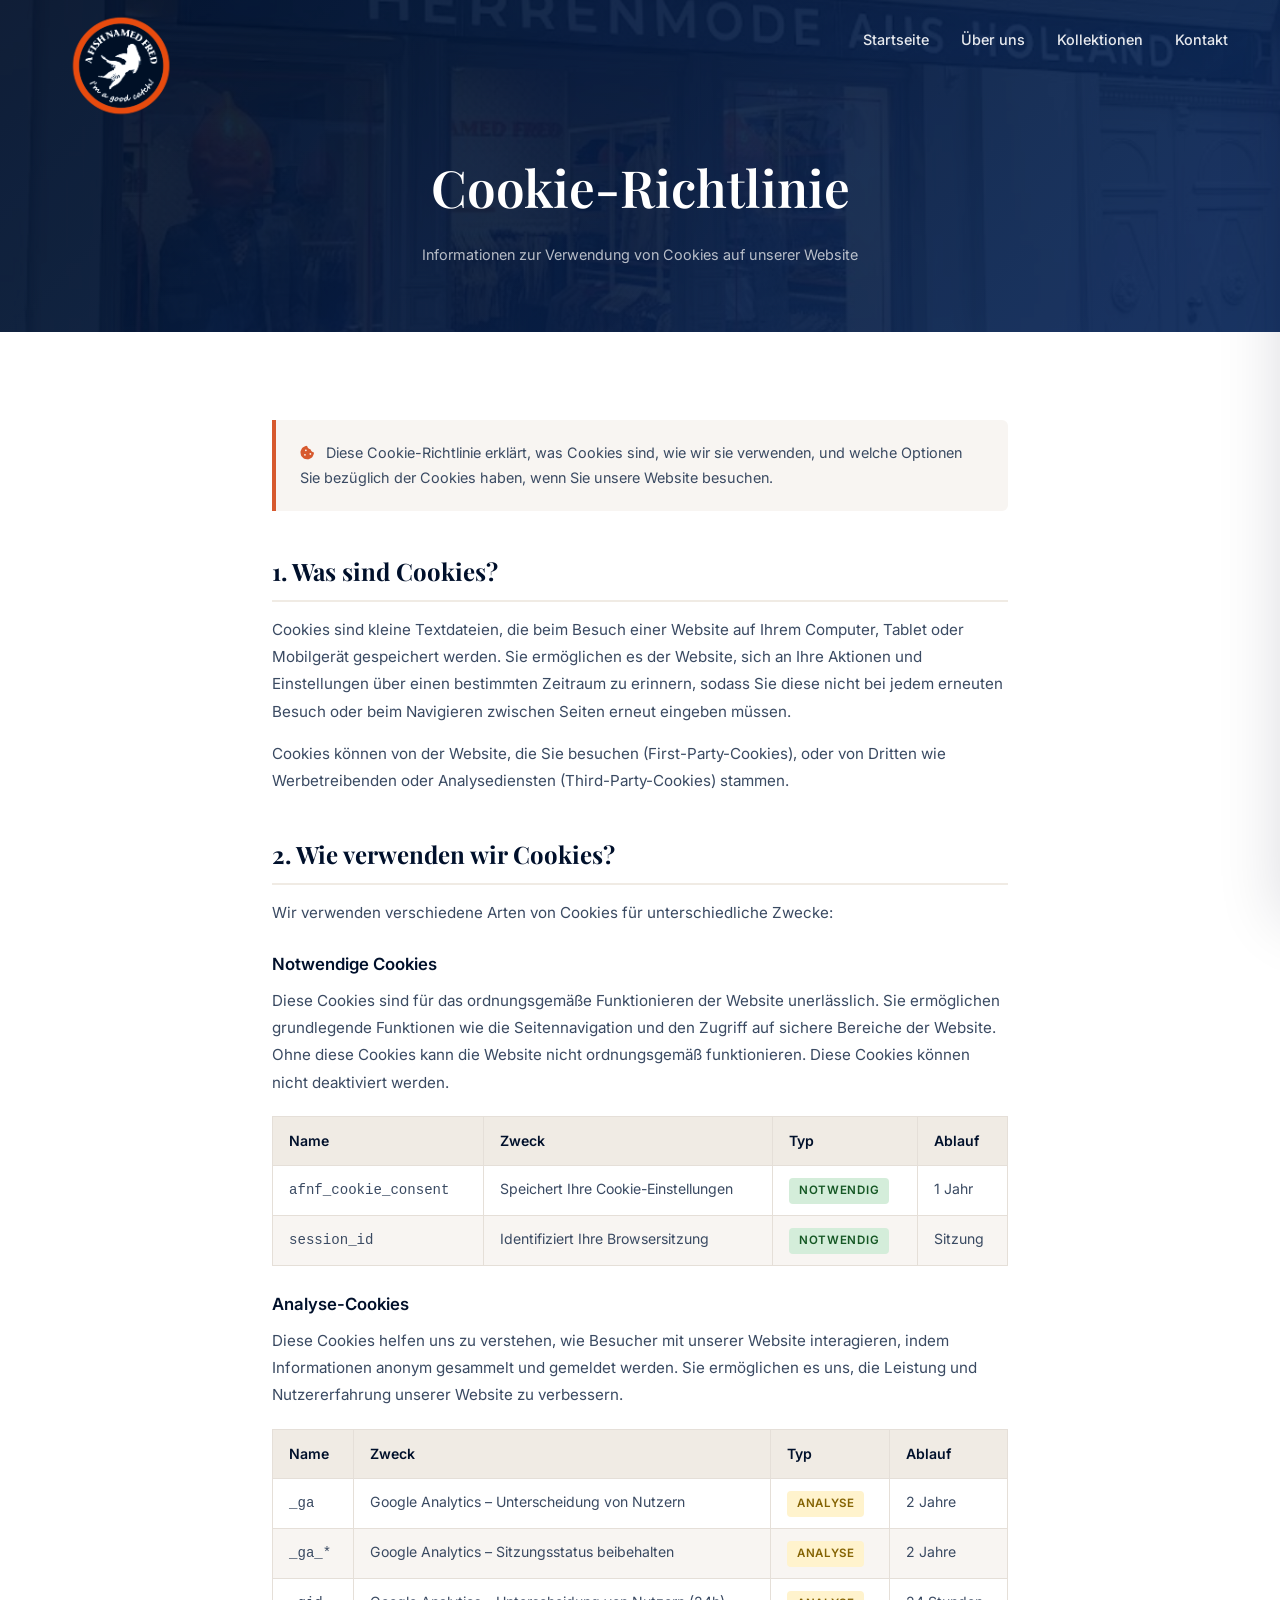
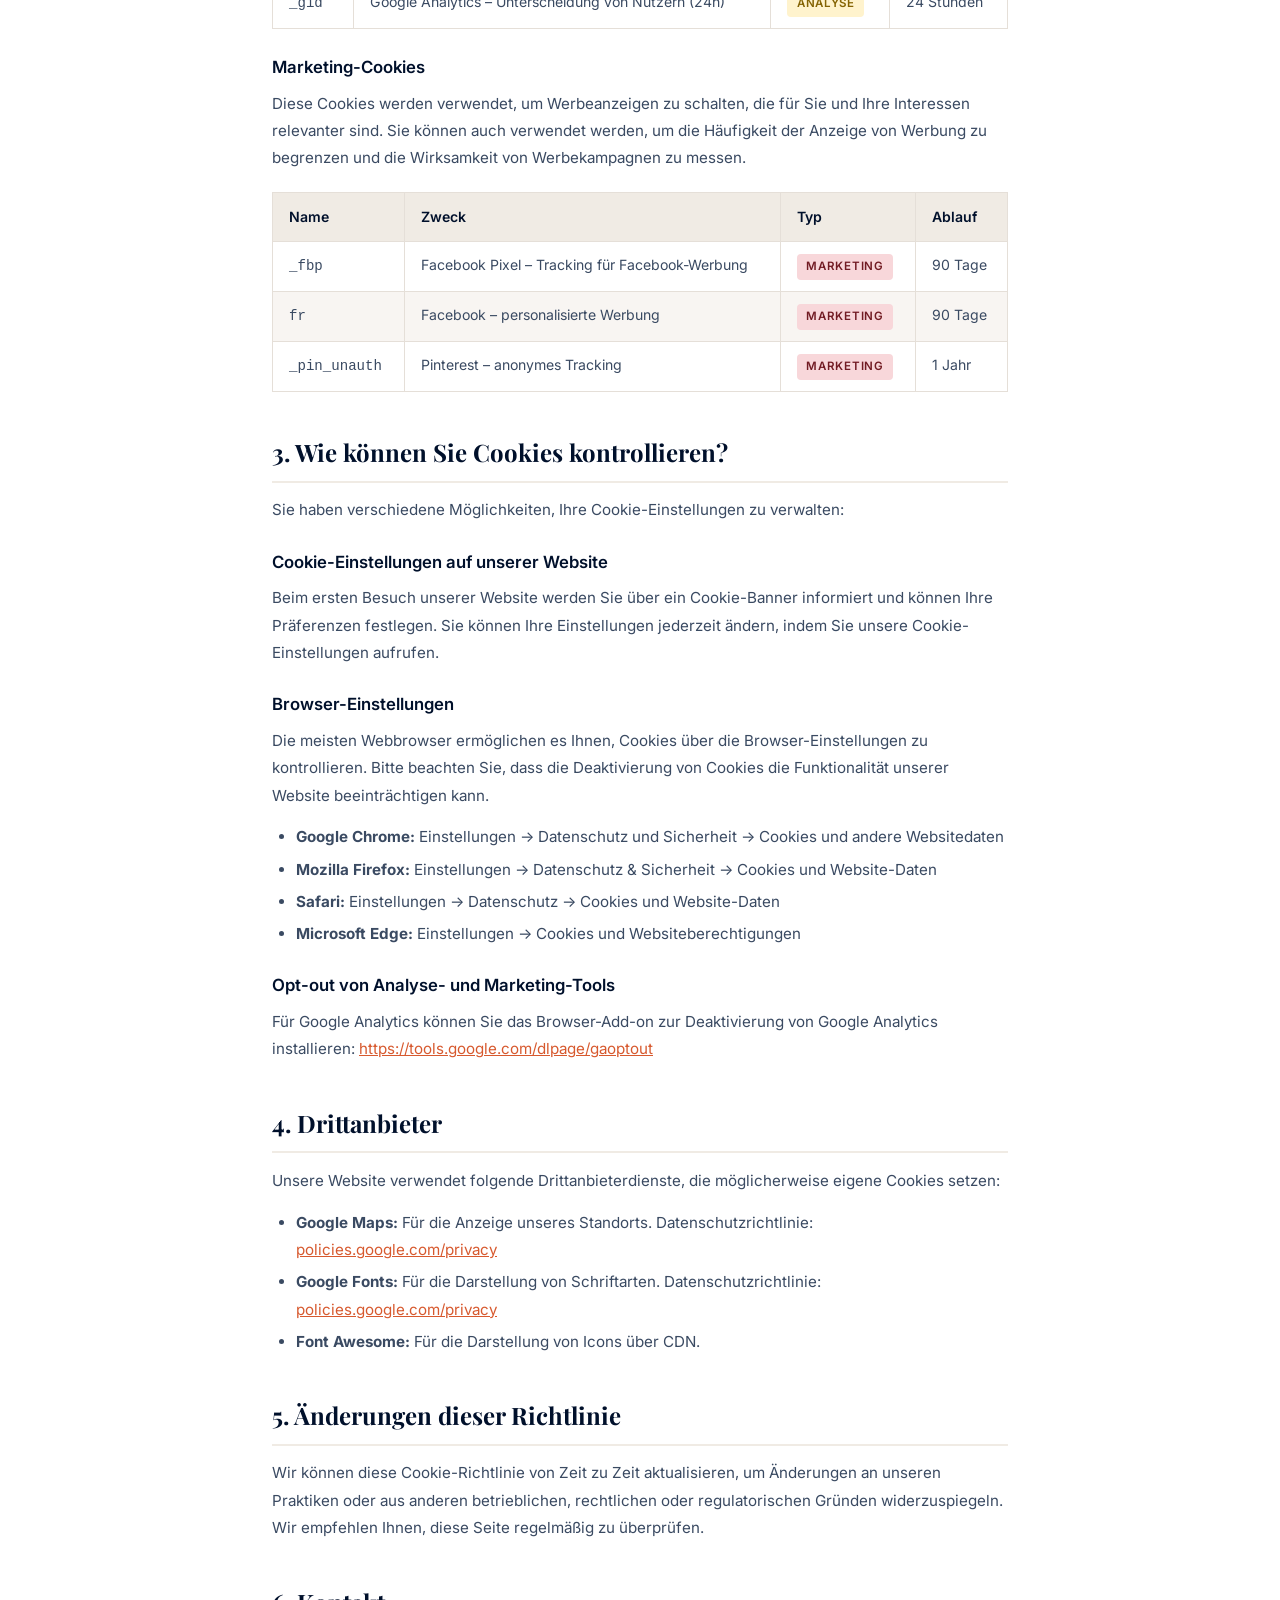
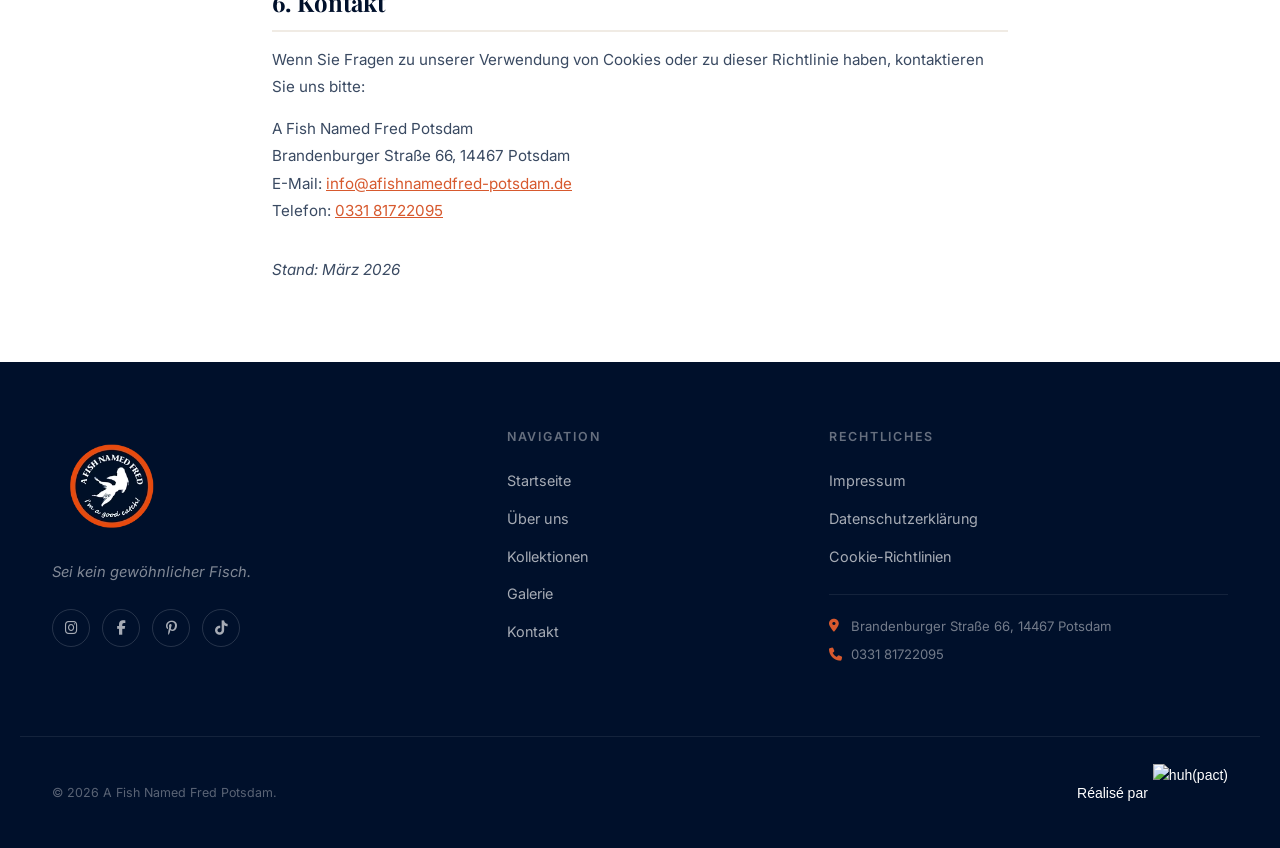
==== commit 5d12a996: "fix" ====
--- a/cookie-policy.html
+++ b/cookie-policy.html
@@ -59,7 +59,7 @@
   <header class="header scrolled" id="header">
     <nav class="nav container">
       <a href="index.html" class="nav__logo">
-        <img src="/images/logo_color.avif" alt="A Fish Named Fred" class="nav__logo-img" />
+        <img src="/images/B_logo color.png" alt="A Fish Named Fred" class="nav__logo-img" />
       </a>
       <ul class="nav__list">
         <li><a href="index.html" class="nav__link">Startseite</a></li>
@@ -244,7 +244,7 @@
       <p>Wenn Sie Fragen zu unserer Verwendung von Cookies oder zu dieser Richtlinie haben, kontaktieren Sie uns bitte:</p>
       <p>
         A Fish Named Fred Potsdam<br />
-        Brandenburger Straße 12, 14467 Potsdam<br />
+        Brandenburger Straße 66, 14467 Potsdam<br />
         E-Mail: <a href="mailto:info@afishnamedfred-potsdam.de">info@afishnamedfred-potsdam.de</a><br />
         Telefon: <a href="tel:033181722095">0331 81722095</a>
       </p>
--- a/main.css
+++ b/main.css
@@ -40,6 +40,7 @@
 html {
   scroll-behavior: smooth;
   font-size: 16px;
+  overflow-x: hidden;
 }
 
 ::selection {
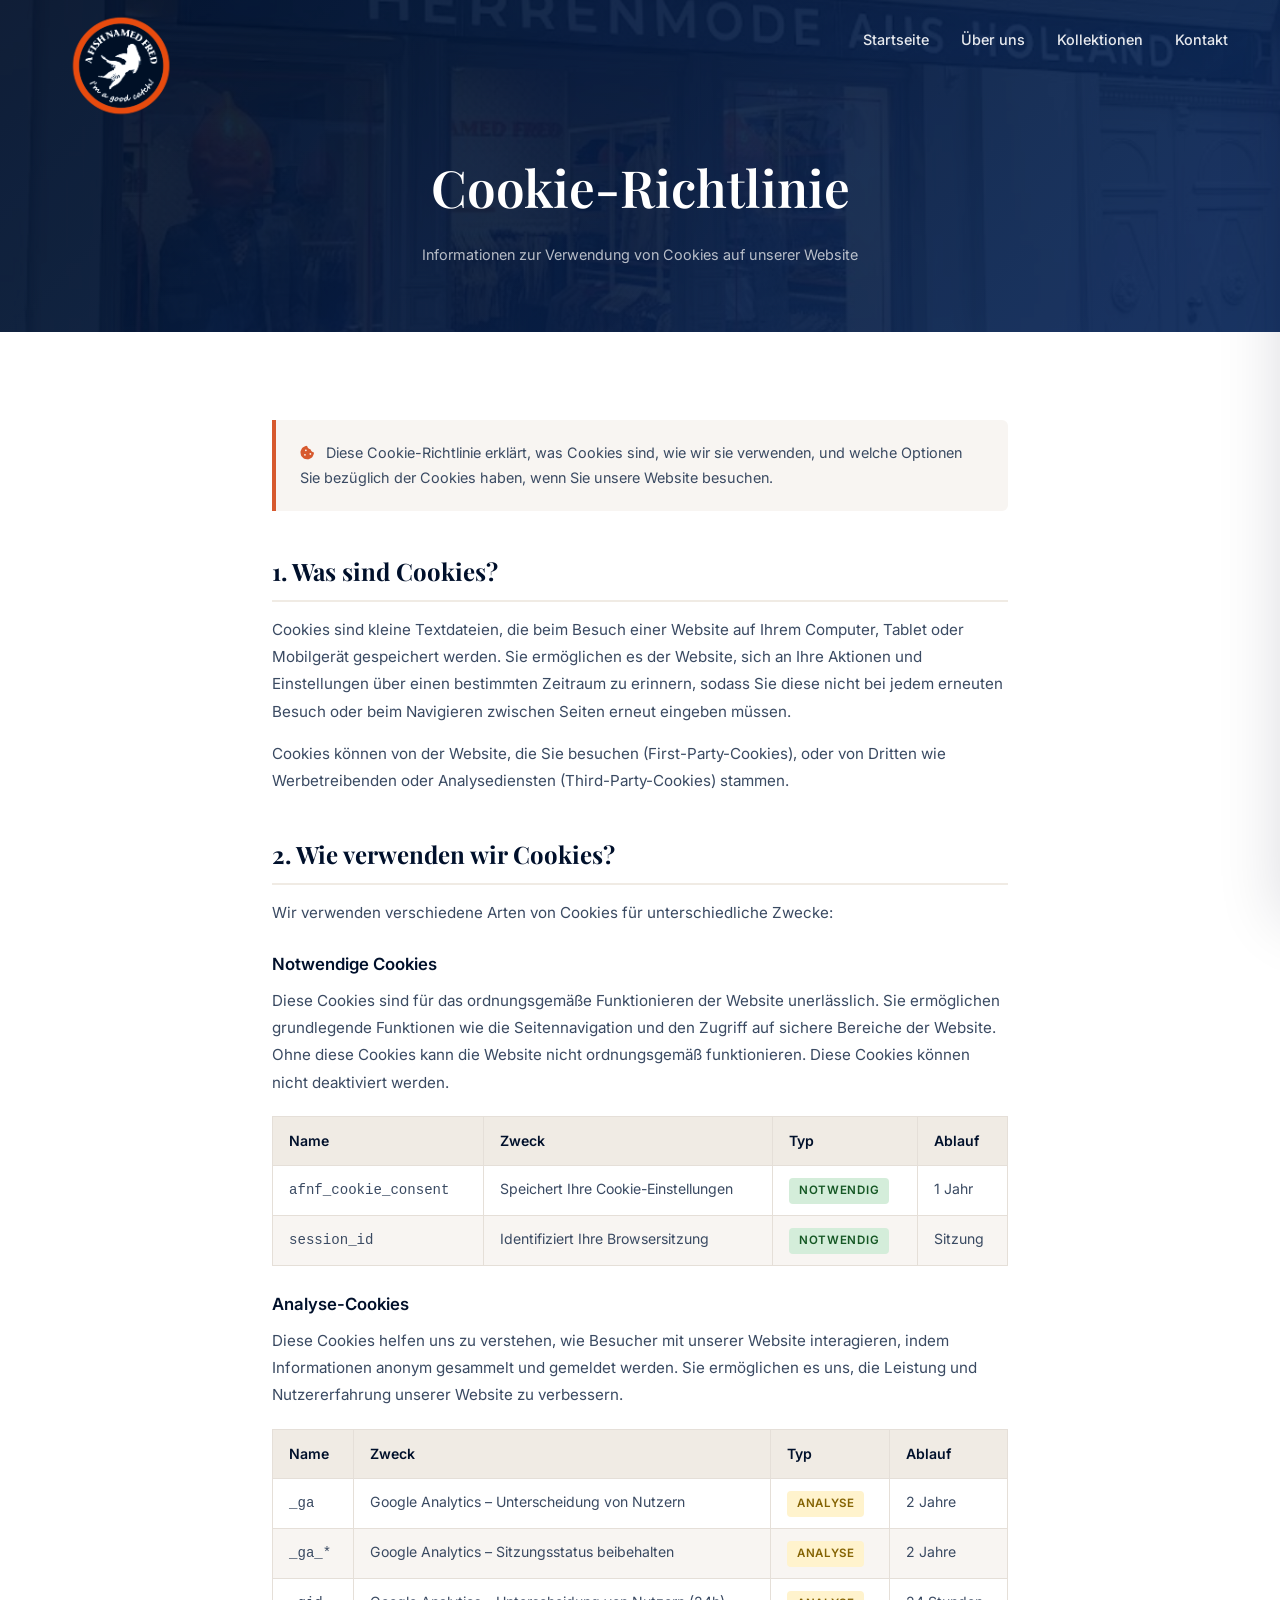
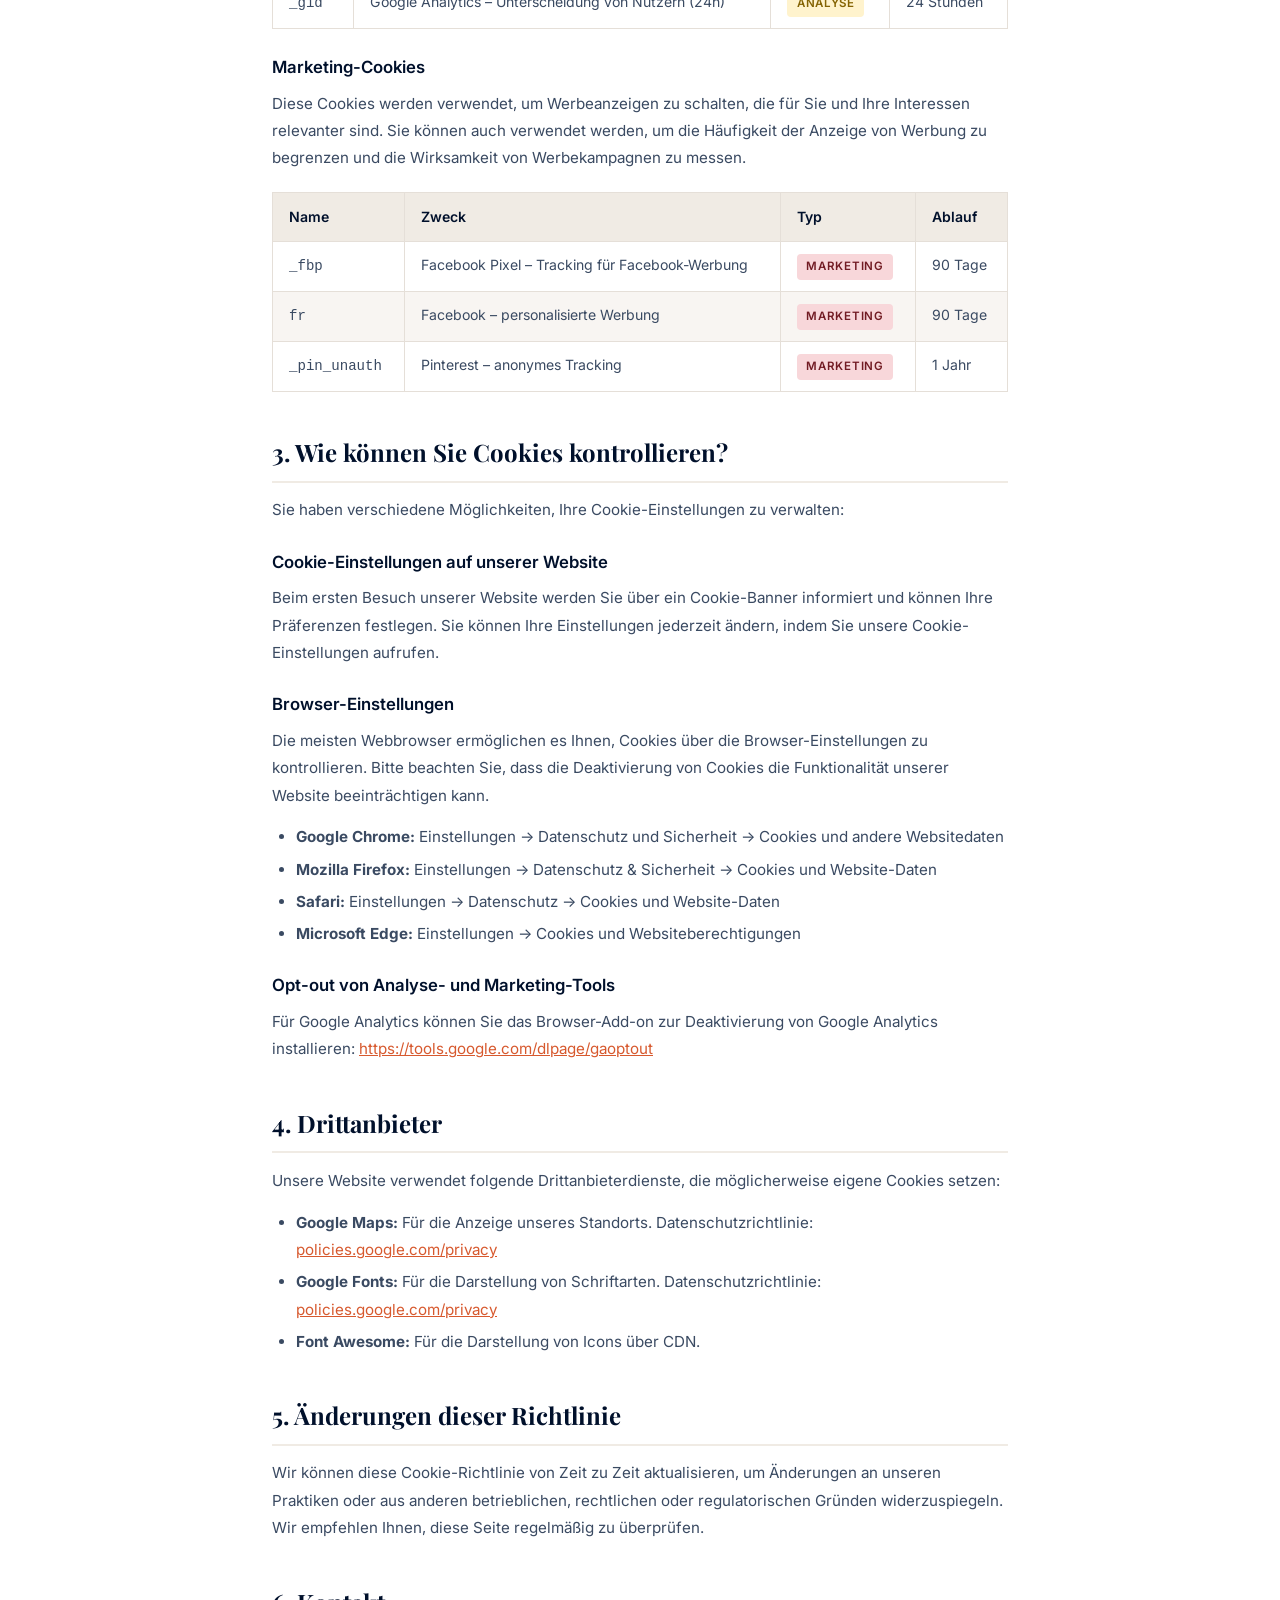
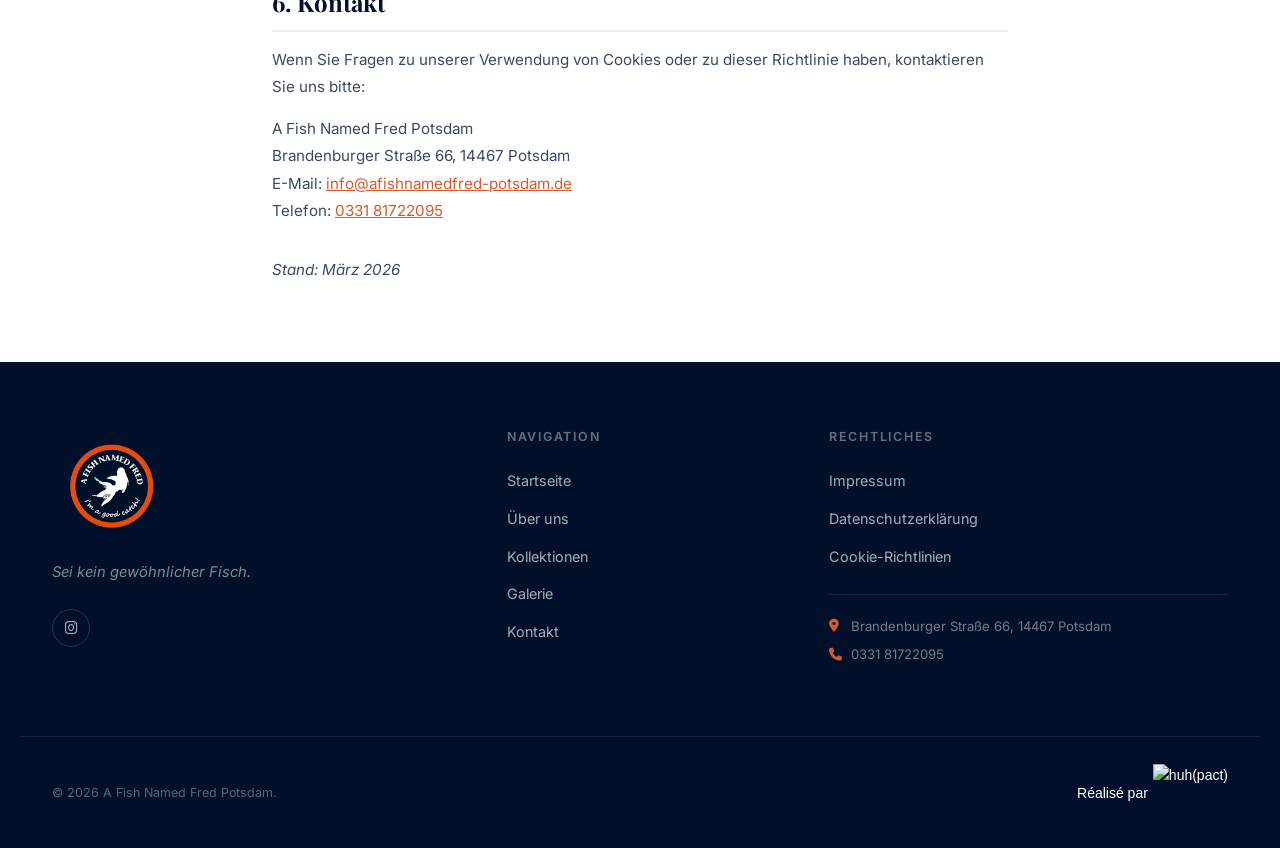
==== commit 725457d8: "fix" ====
--- a/cookie-policy.html
+++ b/cookie-policy.html
@@ -87,8 +87,8 @@
     </ul>
     <div class="sidebar__footer">
       <div class="sidebar__social">
-        <a href="#" aria-label="Instagram"><i class="fa-brands fa-instagram"></i></a>
-        <a href="#" aria-label="Facebook"><i class="fa-brands fa-facebook-f"></i></a>
+        <a href="https://instagram.com/afishnamedfred.potsdam/" aria-label="Instagram"><i class="fa-brands fa-instagram"></i></a>
+        
       </div>
     </div>
   </div>
@@ -262,10 +262,8 @@
         </a>
         <p class="footer__slogan">Sei kein gewöhnlicher Fisch.</p>
         <div class="footer__social">
-          <a href="#" aria-label="Instagram"><i class="fa-brands fa-instagram"></i></a>
-          <a href="#" aria-label="Facebook"><i class="fa-brands fa-facebook-f"></i></a>
-          <a href="#" aria-label="Pinterest"><i class="fa-brands fa-pinterest-p"></i></a>
-          <a href="#" aria-label="TikTok"><i class="fa-brands fa-tiktok"></i></a>
+          <a href="https://instagram.com/afishnamedfred.potsdam/" aria-label="Instagram"><i class="fa-brands fa-instagram"></i></a>
+        
         </div>
       </div>
 
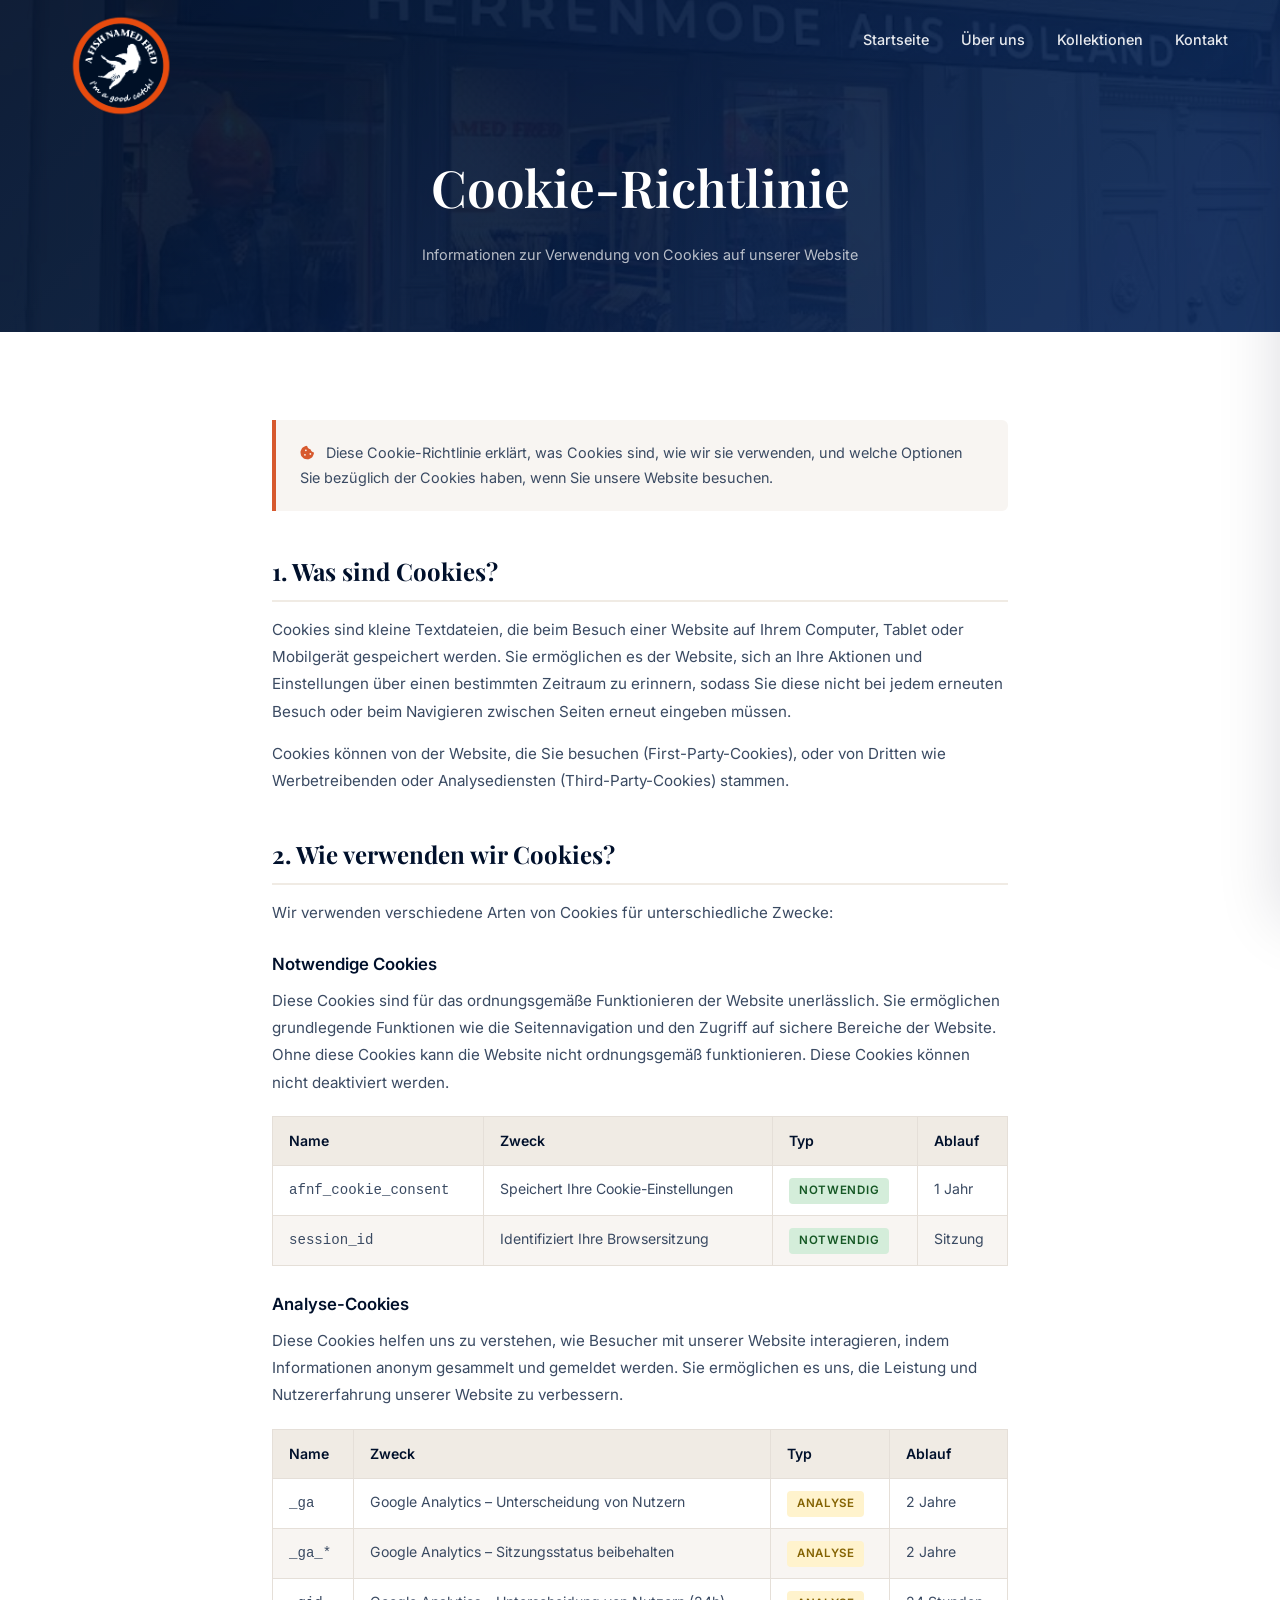
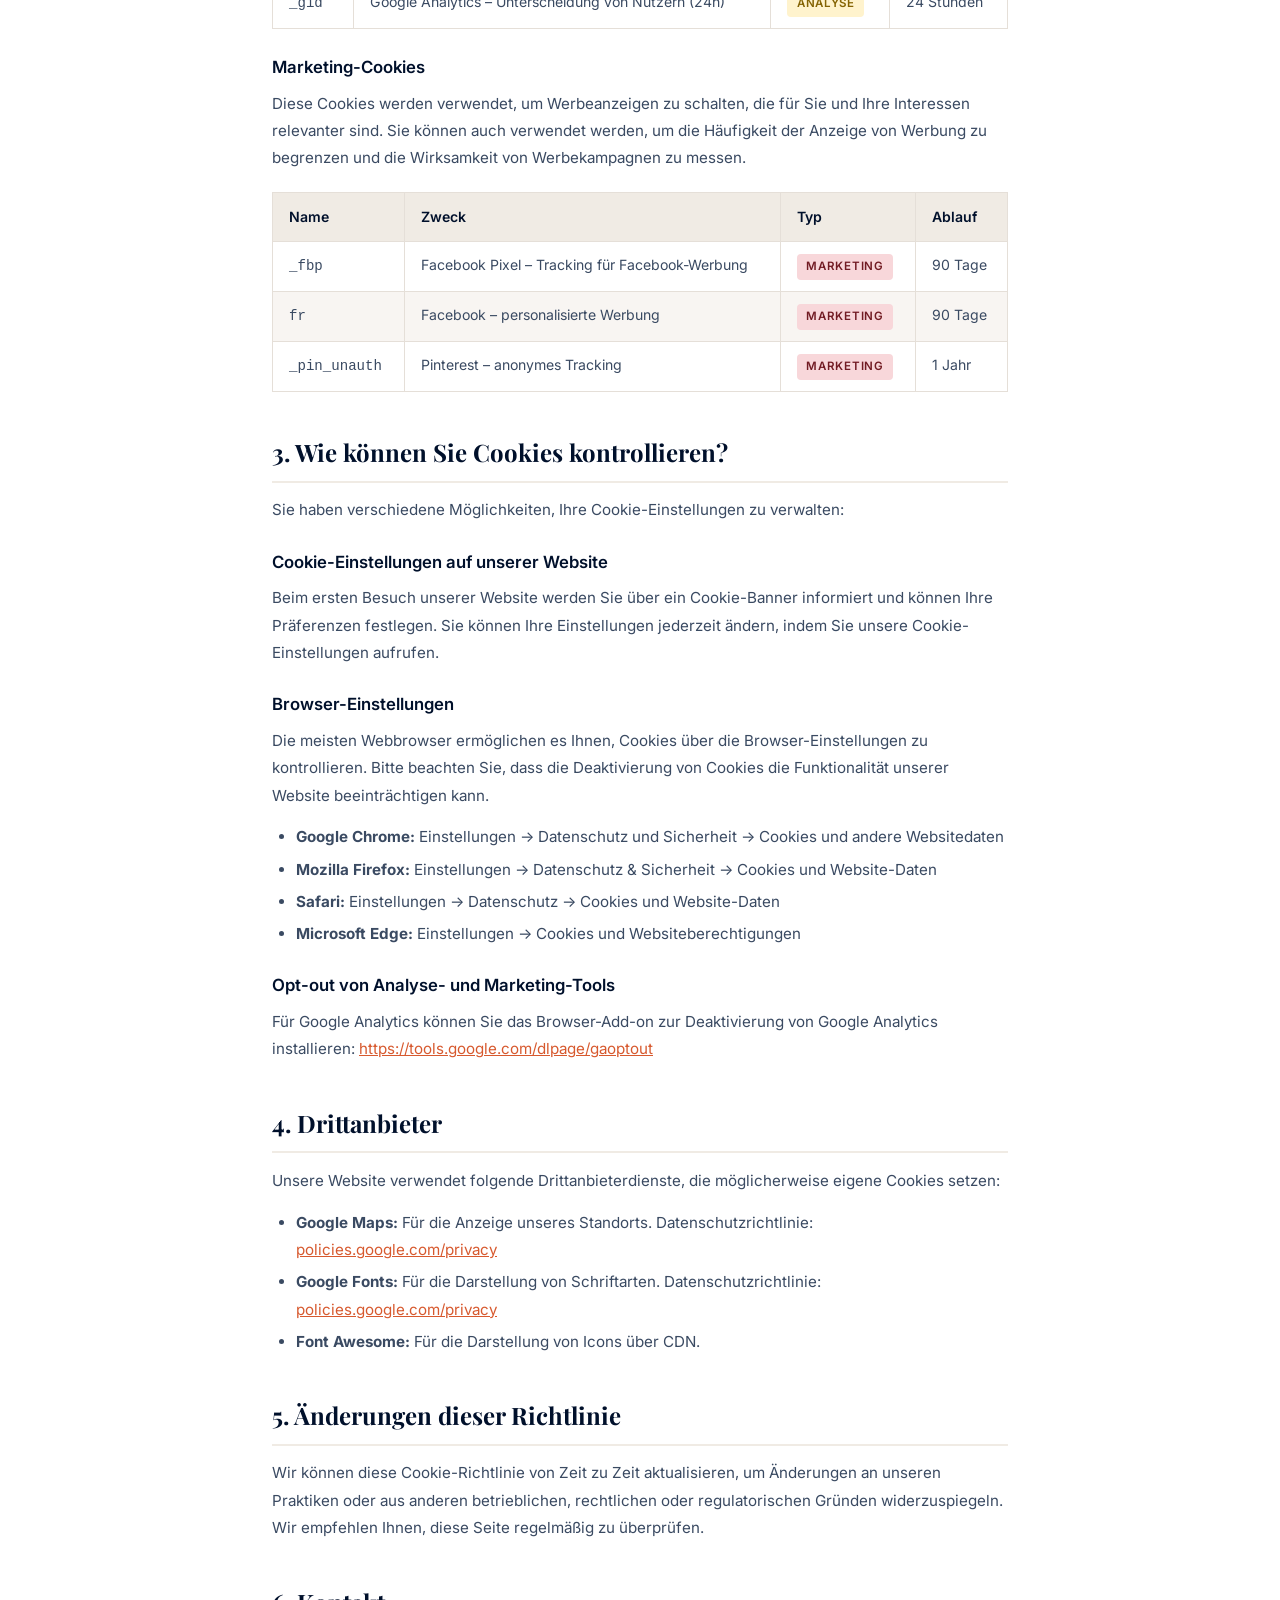
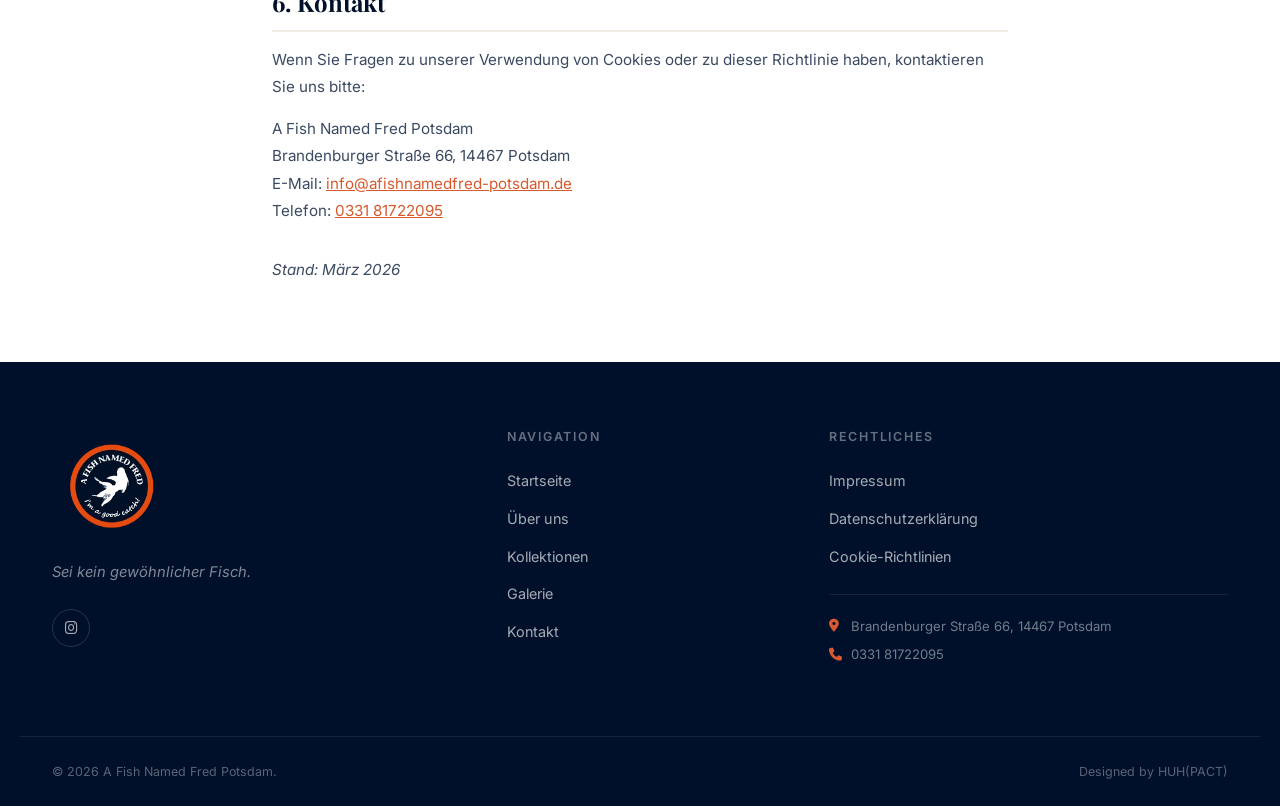
==== commit cb75f04f: "fix Co-authored-by: Copilot <copilot@github.com>" ====
--- a/cookie-policy.html
+++ b/cookie-policy.html
@@ -54,6 +54,14 @@
     .cookie-badge--marketing { background: #f8d7da; color: #721c24; }
   </style>
 </head>
+<script async src="https://www.googletagmanager.com/gtag/js?id=G-2TQS49QP5Y"></script>
+<script>
+  window.dataLayer = window.dataLayer || [];
+  function gtag(){dataLayer.push(arguments);}
+  gtag('js', new Date());
+
+  gtag('config', 'G-2TQS49QP5Y');
+</script>
 <body>
 
   <header class="header scrolled" id="header">
@@ -294,11 +302,7 @@
 
     <div class="footer__bottom container">
       <p>&copy; 2026 A Fish Named Fred Potsdam.</p>
-			 <p class="credit">Réalisé par
-                    <a href="https://huhpact.dev?utm_source=afishnamedfred&utm_medium=webbrowser&utm_campaign=afishnamedfred">
-                        <img class="img__credit" src="https://huhpact.dev/images/G89WG6majMo4HT1WtrS4AfxE7BZj2yWS.png" alt="huh(pact)">
-                    </a>
-                </p>
+			<p>Designed by <a href="https://huhpact.dev/?utm_source=afishnamedfred&utm_medium=webbrowser&utm_campaign=afishnamedfred">HUH(PACT)</a></p>
      
     </div>
   </footer>
--- a/main.css
+++ b/main.css
@@ -476,17 +476,38 @@
 
 .hero__title {
   font-family: var(--font-heading);
-  font-size: clamp(3.4rem, 7.5vw, 7rem);
-  font-weight: 700;
-  line-height: 1.03;
-  margin-bottom: 1.6rem;
+  line-height: 1.08;
+  margin-bottom: 2rem;
   opacity: 0;
   animation: fadeUp .8s .5s forwards;
-}
-.hero__title em {
+  display: flex;
+  flex-direction: column;
+  gap: .1em;
+}
+
+.hero__title-line1 {
+  font-size: clamp(1.6rem, 3.8vw, 3.2rem);
+  font-weight: 400;
+  letter-spacing: .06em;
+  text-transform: uppercase;
+  color: rgba(255,255,255,.65);
+  font-family: var(--font-body);
+}
+
+.hero__title-line2 {
+  font-size: clamp(3rem, 7vw, 6.2rem);
+  font-weight: 700;
+  color: var(--clr-white);
+  letter-spacing: -.01em;
+  line-height: 1;
+}
+
+.hero__title-line3 {
   font-style: italic;
   font-weight: 400;
-  color: rgba(255,255,255,.88);
+  font-size: clamp(1.8rem, 4vw, 3.4rem);
+  color: rgba(255,255,255,.55);
+  letter-spacing: .04em;
 }
 
 .hero__subtitle {
@@ -639,7 +660,9 @@
 }
 @media (max-width: 480px) {
   .hero__bottom-bar { flex-direction: column; gap: .6rem; align-items: flex-start; }
-  .hero__title { font-size: clamp(2.8rem, 12vw, 4rem); }
+  .hero__title-line2 { font-size: clamp(2.4rem, 10vw, 3.6rem); }
+  .hero__title-line1 { font-size: clamp(1.1rem, 4vw, 1.6rem); }
+  .hero__title-line3 { font-size: clamp(1.3rem, 5vw, 2rem); }
 }
 
 .about__grid {
@@ -719,45 +742,73 @@
 .about__badge-num  { display: block; font-family: var(--font-heading); font-size: 1.8rem; font-weight: 700; line-height: 1.1; }
 .about__badge-text { display: block; font-size: .68rem; opacity: .85; }
 
+/* ── About Values: static cards ── */
 .about__values {
   display: grid;
   grid-template-columns: repeat(4, 1fr);
-  gap: 1.5rem;
-}
-
-.about__value {
-  background: var(--clr-bg-alt);
-  padding: 2rem 1.5rem;
+  gap: 1.25rem;
+  margin-top: var(--space-md);
+}
+
+.about__value-card {
+  background: var(--clr-white);
   border-radius: var(--radius-md);
-  text-align: center;
   border: 1px solid var(--clr-border);
-  transition: var(--transition);
-}
-.about__value:hover {
-  transform: translateY(-6px);
+  padding: 1.75rem 1.5rem;
+  transition: box-shadow var(--transition), transform var(--transition), border-color var(--transition);
+  display: flex;
+  flex-direction: column;
+  gap: 1rem;
+}
+.about__value-card:hover {
   box-shadow: var(--shadow-md);
   border-color: var(--clr-btn);
+  transform: translateY(-4px);
+}
+
+.about__value-card-top {
+  display: flex;
+  align-items: center;
+  gap: .85rem;
+}
+
+.about__value-card-top h3 {
+  font-family: var(--font-heading);
+  font-size: 1.1rem;
+  font-weight: 600;
+  color: var(--clr-text);
+  margin: 0;
+  line-height: 1.2;
 }
 
 .about__value-icon {
-  width: 52px; height: 52px;
+  width: 44px; height: 44px;
   background: linear-gradient(135deg, var(--clr-accent), #e8733f);
   border-radius: 50%;
   display: flex; align-items: center; justify-content: center;
-  margin: 0 auto 1rem;
-  font-size: 1.2rem;
+  font-size: 1rem;
   color: var(--clr-white);
+  flex-shrink: 0;
   transition: transform var(--transition);
 }
-.about__value:hover .about__value-icon { transform: scale(1.1) rotate(-5deg); }
-
-.about__value h3 {
-  font-family: var(--font-heading);
-  font-size: 1.05rem;
-  margin-bottom: .5rem;
-  color: var(--clr-text);
-}
-.about__value p { font-size: .88rem; color: var(--clr-text-mid); line-height: 1.6; }
+.about__value-card:hover .about__value-icon {
+  transform: scale(1.1) rotate(-5deg);
+}
+
+.about__value-card p {
+  font-size: .875rem;
+  color: var(--clr-text-mid);
+  line-height: 1.7;
+  margin: 0;
+}
+
+@media (max-width: 1100px) {
+  .about__values { grid-template-columns: repeat(2, 1fr); }
+}
+
+@media (max-width: 540px) {
+  .about__values { grid-template-columns: 1fr; }
+}
 
 .collections__swiper {
   width: 100%;
@@ -1444,7 +1495,6 @@
 
 
 @media (max-width: 1200px) {
-  .about__values { grid-template-columns: repeat(2, 1fr); }
 }
 
 @media (max-width: 992px) {
@@ -1473,8 +1523,6 @@
   .nav__burger { display: flex; }
 
   .hero__dots { display: none; }
-
-  .about__values { grid-template-columns: 1fr 1fr; }
 
   .collections__swiper { padding: 1rem 1rem 3.5rem !important; }
 
@@ -1501,15 +1549,14 @@
 
   .footer__bottom { flex-direction: column; text-align: center; }
 
-  .lightbox__prev { left: .75rem; }
+  .lisghtbox__prev { left: .75rem; }
   .lightbox__next { right: .75rem; }
 }
 
 @media (max-width: 480px) {
-  .about__values { grid-template-columns: 1fr; }
   .hero__buttons { flex-direction: column; align-items: flex-start; }
   .hero__buttons .btn { width: 100%; justify-content: center; }
   .gallery__grid { grid-template-columns: 1fr; }
   .gallery__item--lg,
   .gallery__item--md { grid-column: span 1; }
-}
+}
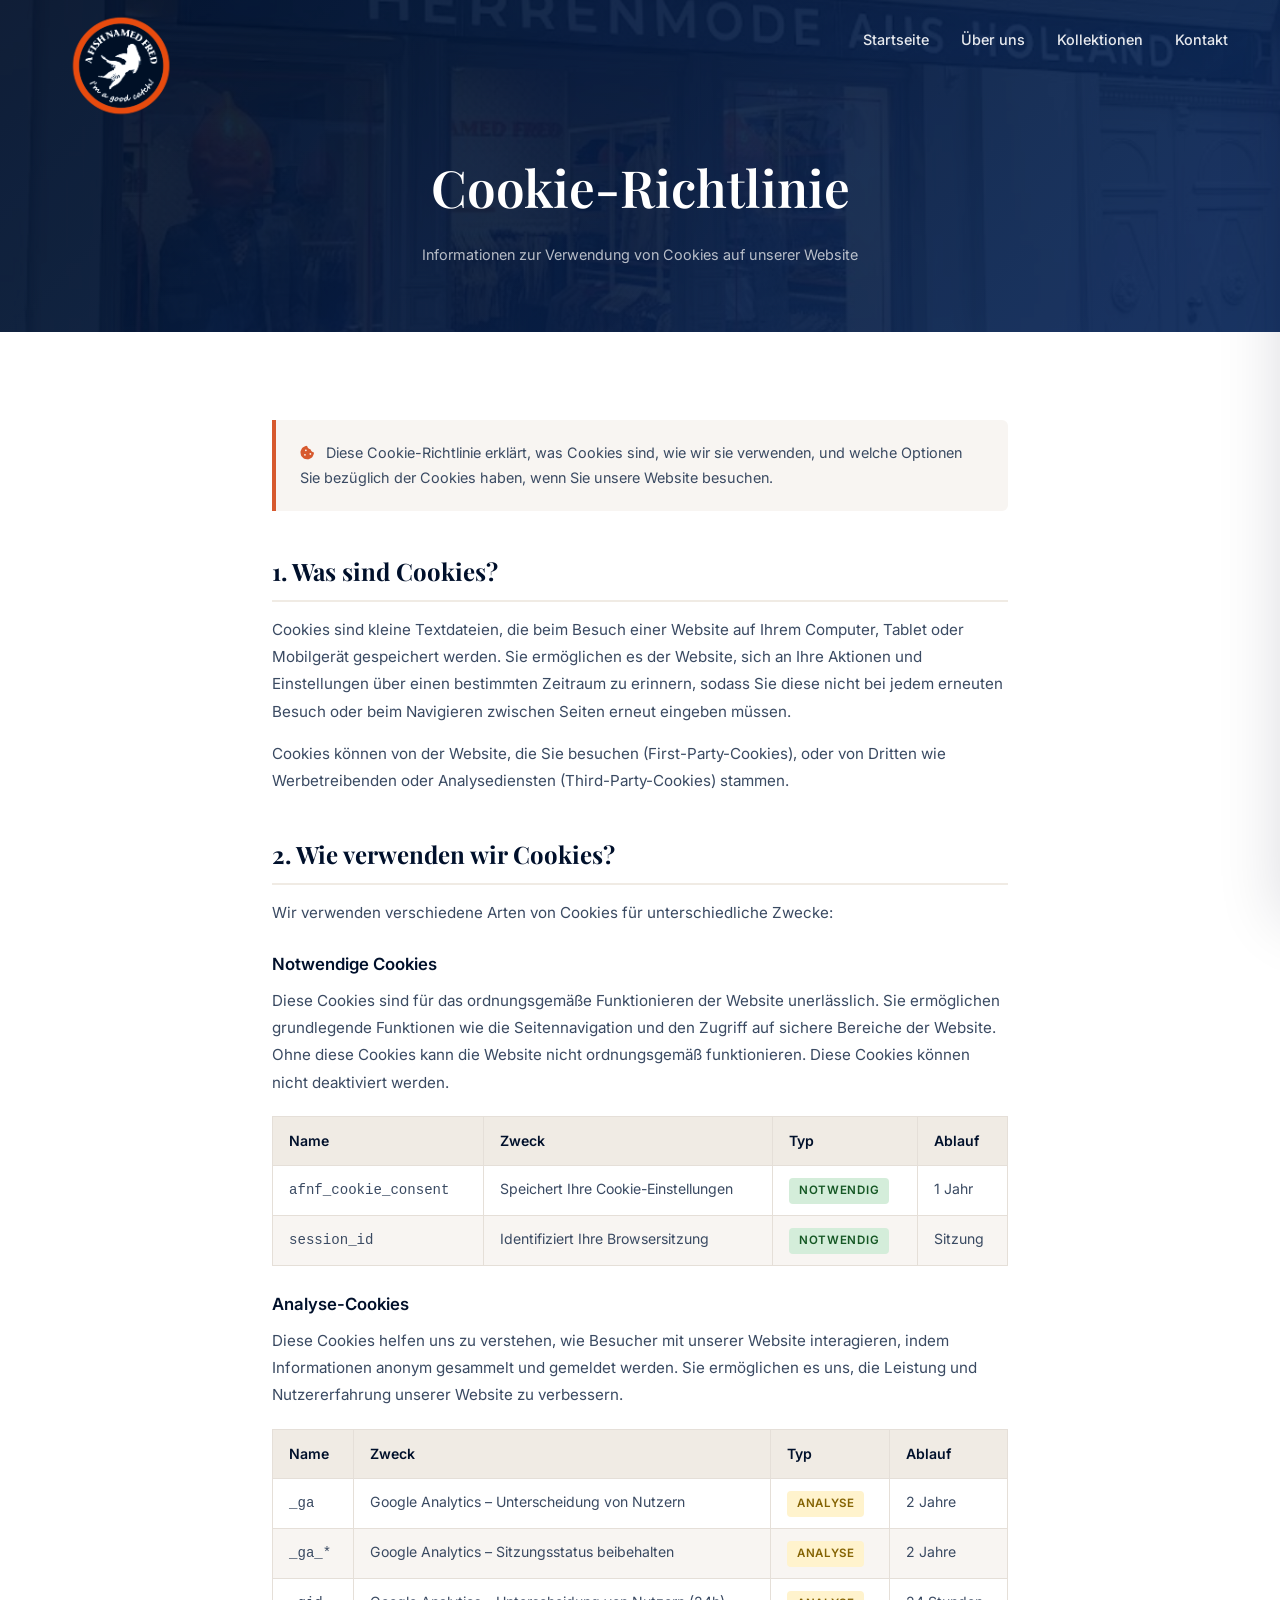
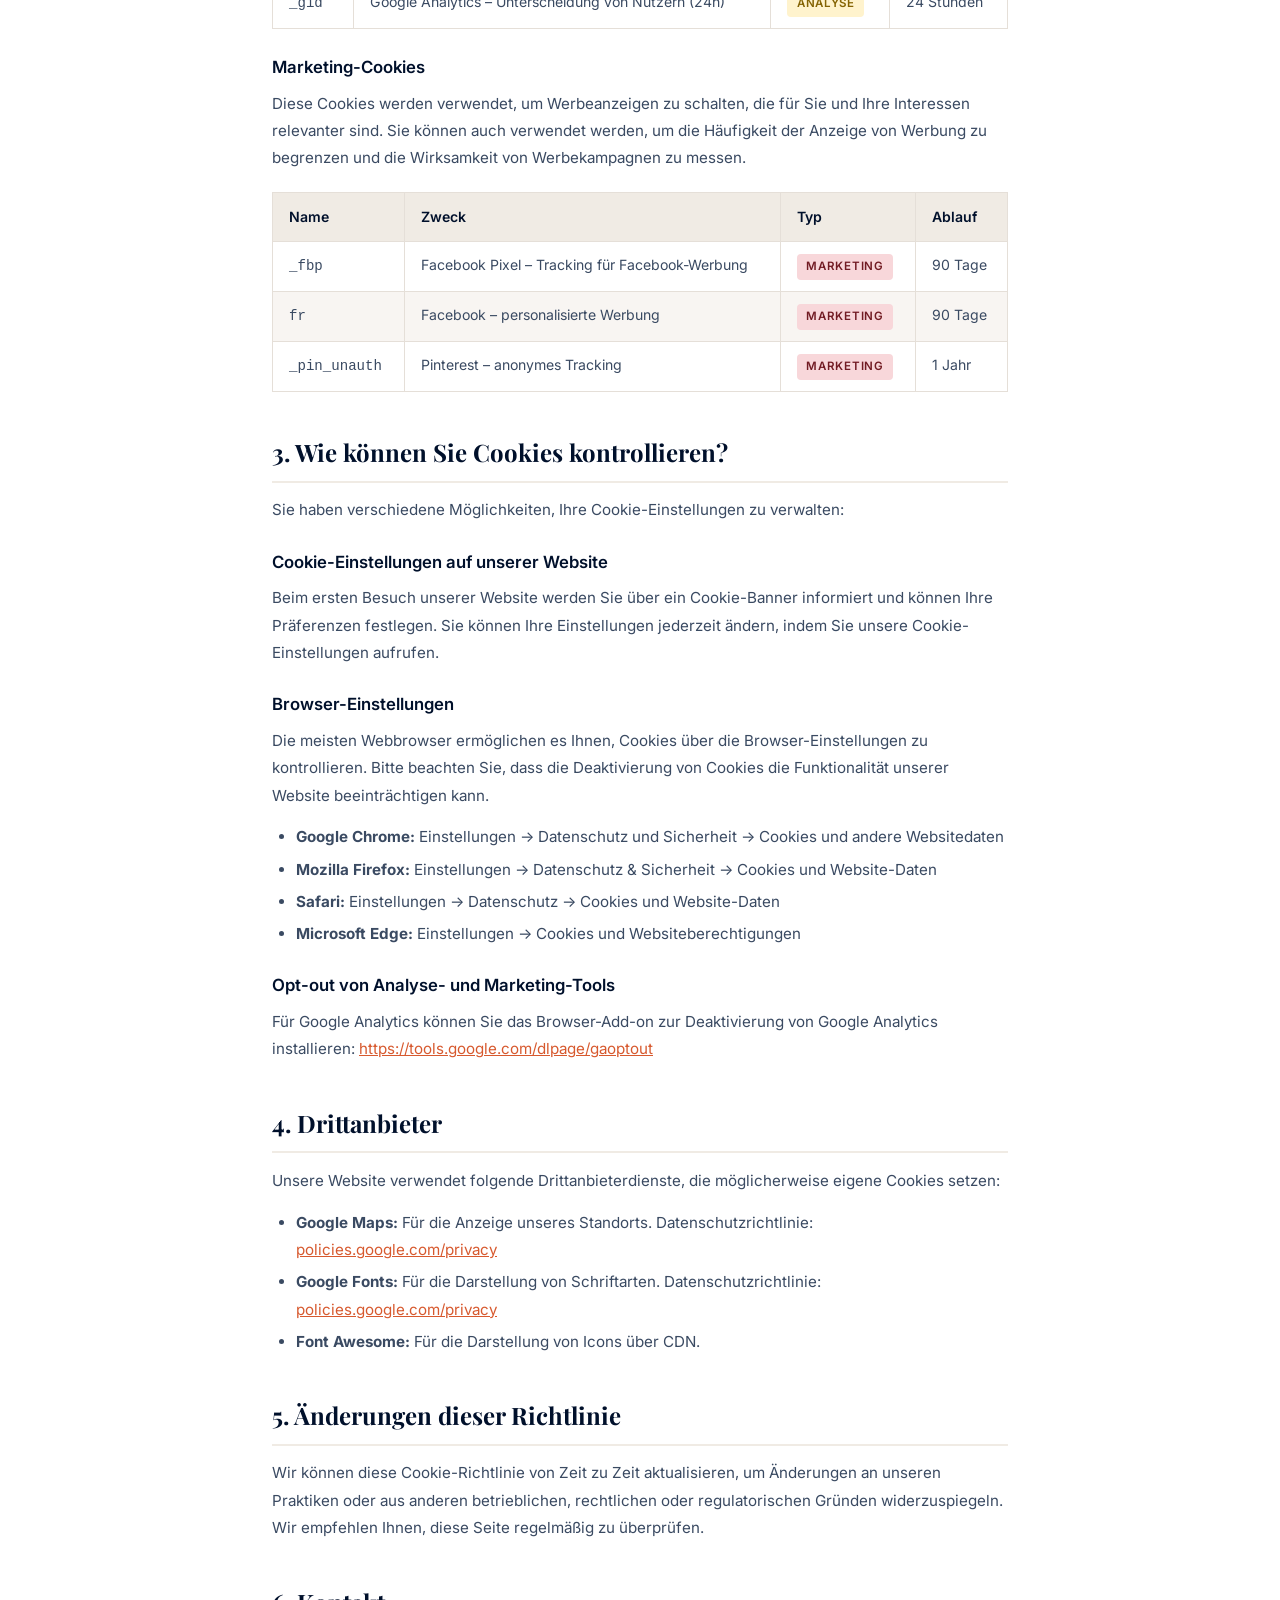
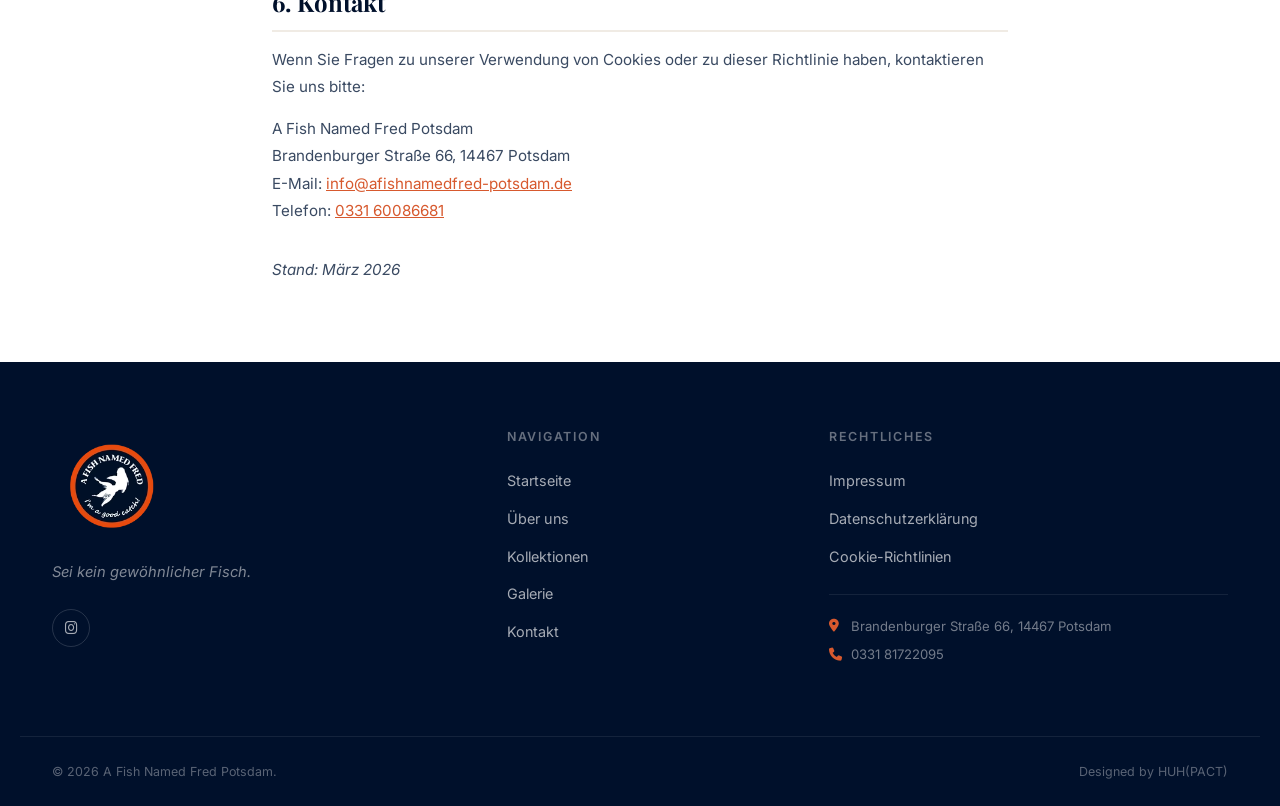
==== commit a1bcc360: "Update cookie-policy.html" ====
--- a/cookie-policy.html
+++ b/cookie-policy.html
@@ -254,7 +254,7 @@
         A Fish Named Fred Potsdam<br />
         Brandenburger Straße 66, 14467 Potsdam<br />
         E-Mail: <a href="mailto:info@afishnamedfred-potsdam.de">info@afishnamedfred-potsdam.de</a><br />
-        Telefon: <a href="tel:033181722095">0331 81722095</a>
+        Telefon: <a href="tel:033160086681">0331 60086681</a>
       </p>
 
       <p style="margin-top:2rem;"><em>Stand: März 2026</em></p>
--- a/main.css
+++ b/main.css
@@ -745,7 +745,7 @@
 /* ── About Values: static cards ── */
 .about__values {
   display: grid;
-  grid-template-columns: repeat(4, 1fr);
+  grid-template-columns: repeat(2, 1fr);
   gap: 1.25rem;
   margin-top: var(--space-md);
 }
@@ -802,9 +802,7 @@
   margin: 0;
 }
 
-@media (max-width: 1100px) {
-  .about__values { grid-template-columns: repeat(2, 1fr); }
-}
+
 
 @media (max-width: 540px) {
   .about__values { grid-template-columns: 1fr; }
